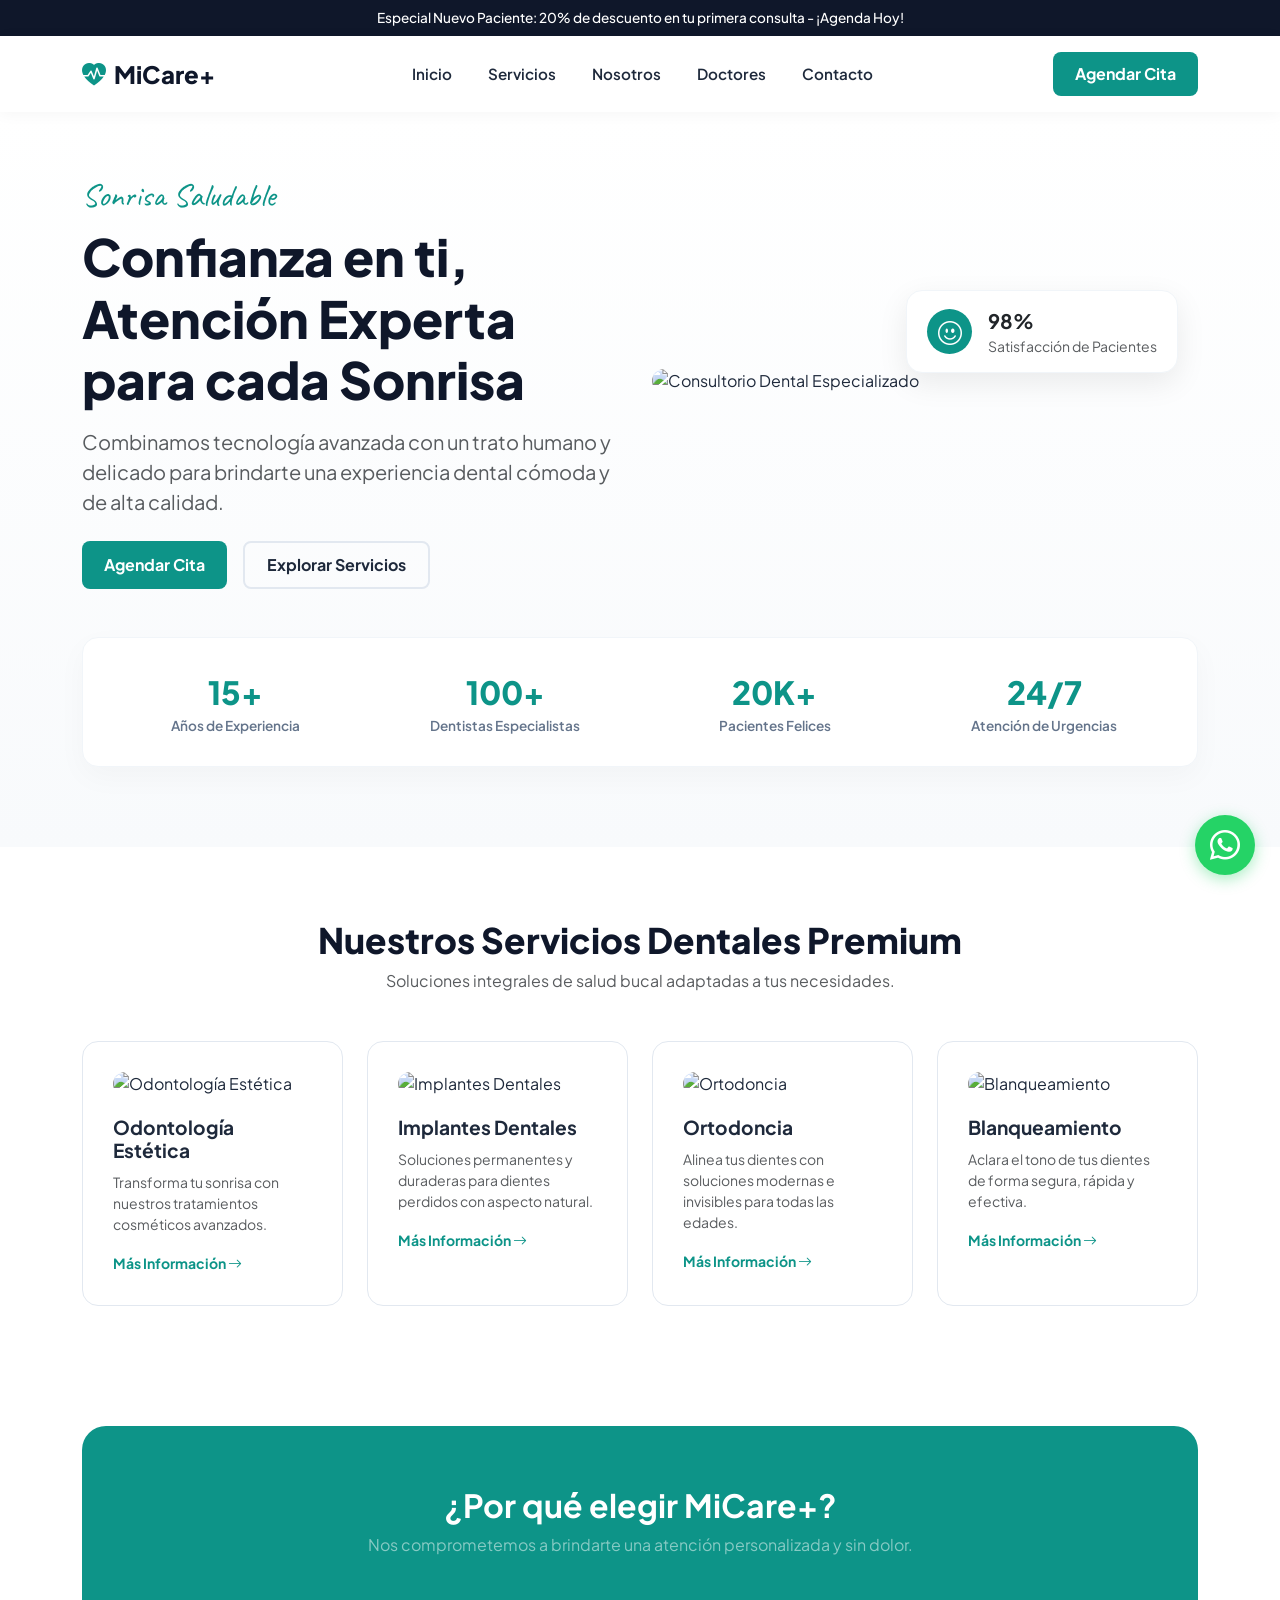
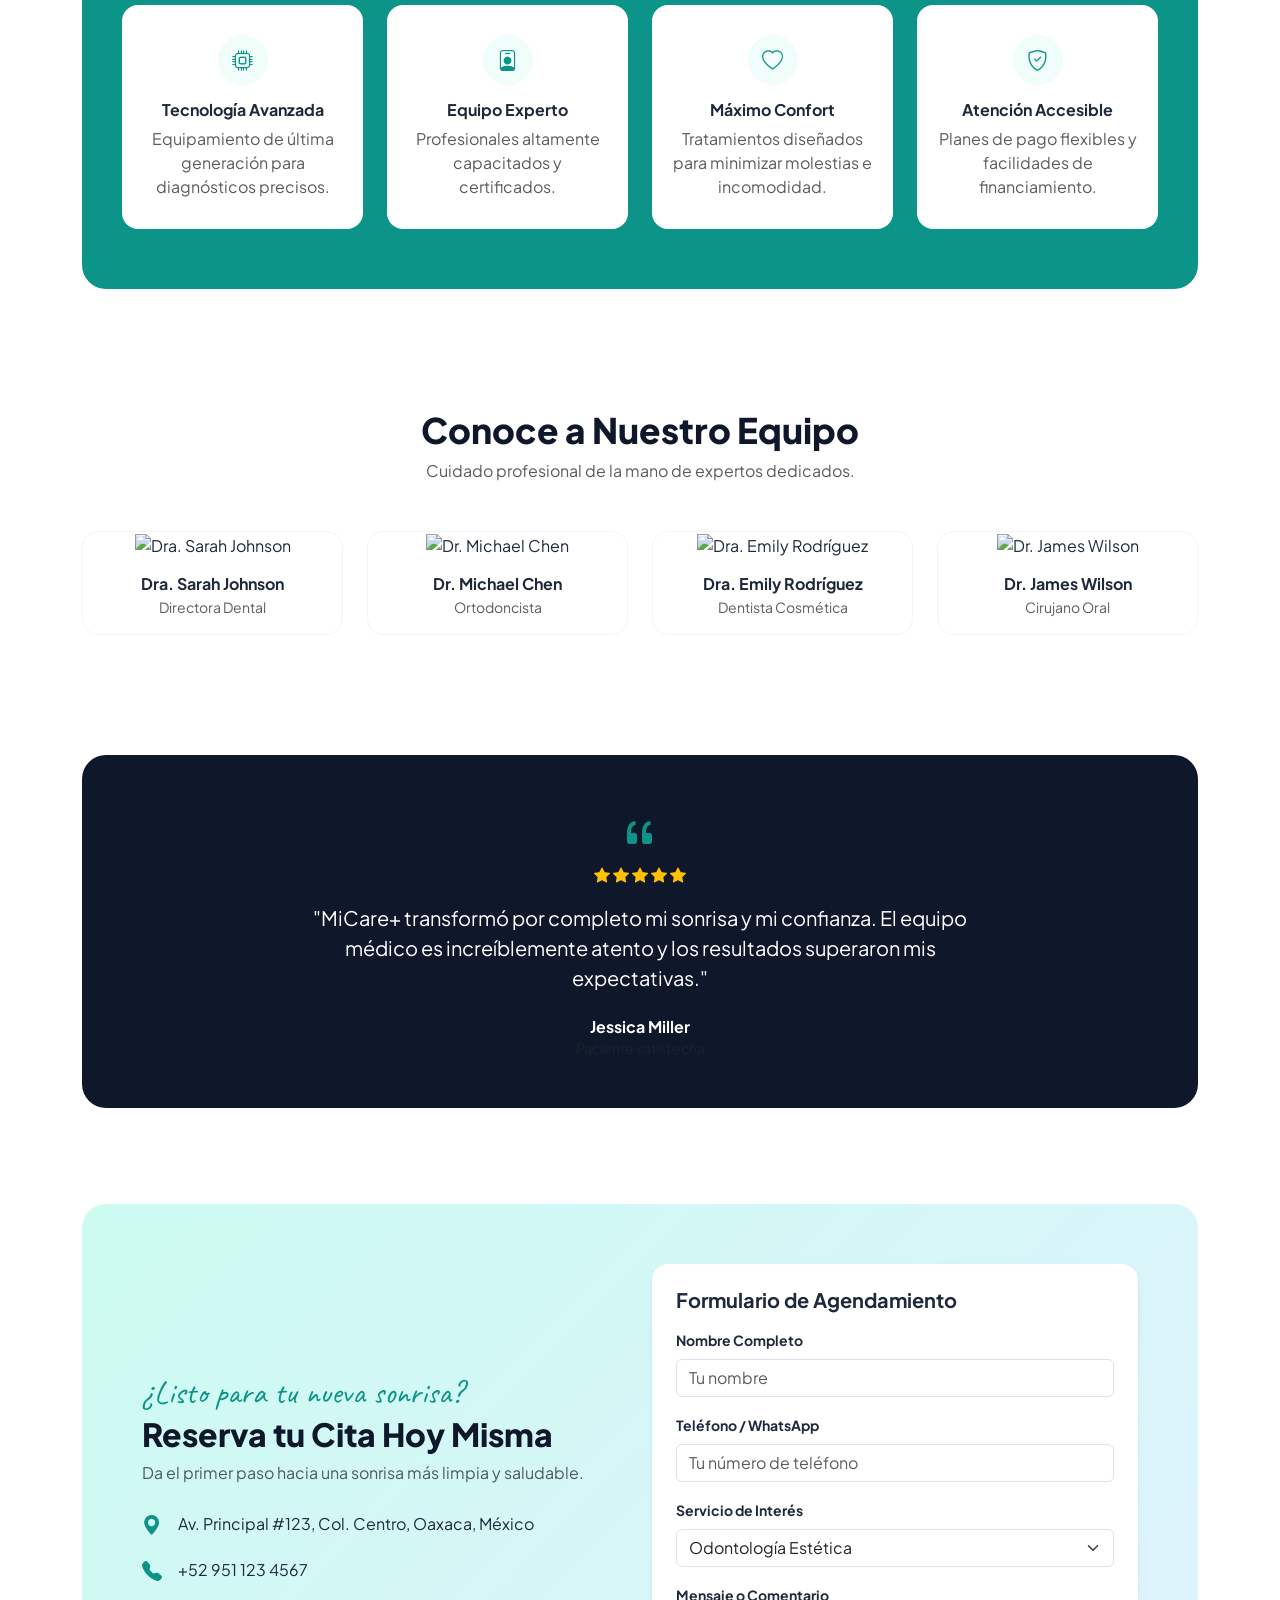
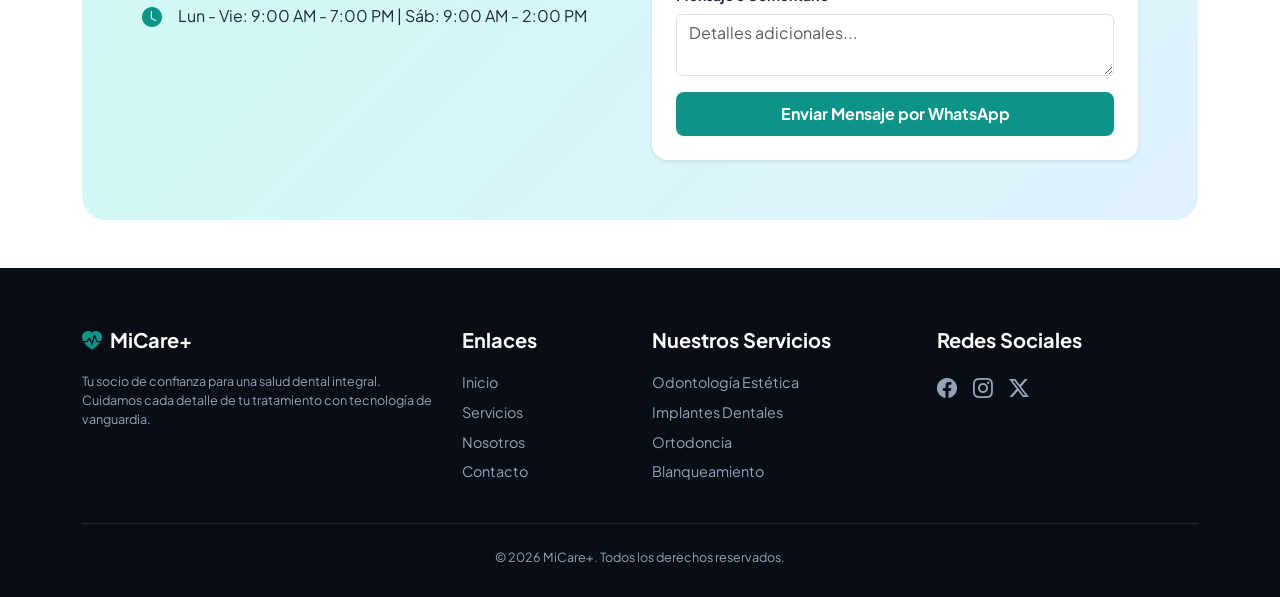
==== index.html @ 3086302e "Se crea el proyecto" ====
<!DOCTYPE html>
<html lang="es">
<head>
    <meta charset="UTF-8">
    <meta name="viewport" content="width=device-width, initial-scale=1.0">

    <!-- SEO & Meta Tags (Poblados dinámicamente desde js/config.js) -->
    <title id="seo-title">Consultorio Dental | Odontología Especializada</title>
    <meta id="seo-desc" name="description" content="Atención odontológica integral, estética dental, implantes y ortodoncia. Agenda tu cita hoy.">
    <meta name="keywords" content="dentista, consultorio dental, blanqueamiento, ortodoncia, implantes dentales, clinica dental">
    <meta id="seo-author" name="author" content="Consultorio Dental">

    <!-- Open Graph (Redes Sociales) -->
    <meta id="og-title" property="og:title" content="Cuidado Dental Especializado">
    <meta id="og-desc" property="og:description" content="Transforma tu sonrisa con nuestros especialistas. Cuidado profesional y sin dolor.">
    <meta id="og-image" property="og:image" content="https://via.placeholder.com/1200x630">
    <meta id="og-url" property="og:url" content="https://midominio.com">
    <meta property="og:type" content="website">

    <!-- Bootstrap 5 CSS CDN -->
    <link href="https://cdn.jsdelivr.net/npm/bootstrap@5.3.2/dist/css/bootstrap.min.css" rel="stylesheet">
    <!-- Bootstrap Icons CDN -->
    <link rel="stylesheet" href="https://cdn.jsdelivr.net/npm/bootstrap-icons@1.11.1/font/bootstrap-icons.css">
    
    <!-- Google Fonts (Plus Jakarta Sans & Caveat) -->
    <link rel="preconnect" href="https://fonts.googleapis.com">
    <link rel="preconnect" href="https://fonts.gstatic.com" crossorigin>
    <link href="https://fonts.googleapis.com/css2?family=Caveat:wght@600&family=Plus+Jakarta+Sans:wght@400;500;600;700;800&display=swap" rel="stylesheet">

    <!-- Stylesheet Principal -->
    <link rel="stylesheet" href="css/styles.css">

    <!-- ScrollReveal JS -->
    <script src="https://unpkg.com/scrollreveal"></script>

    <!-- Schema.org JSON-LD para SEO Dental Local (Generado dinámicamente) -->
    <script id="schema-json" type="application/ld+json"></script>
</head>
<body>

    <!-- TOP ANNOUNCEMENT BAR -->
    <div class="top-bar text-center">
        <span class="data-promo">Especial Nuevo Paciente: 20% de descuento en tu primera consulta - ¡Agenda Hoy!</span>
    </div>

    <!-- HEADER / NAVBAR -->
    <header class="sticky-top">
        <nav class="navbar navbar-expand-lg">
            <div class="container">
                <a class="navbar-brand d-flex align-items-center" href="#">
                    <i class="bi bi-heart-pulse-fill text-teal me-2" style="color: var(--primary-color);"></i>
                    <span class="data-brand-name">MiCare+</span>
                </a>
                
                <button class="navbar-toggler" type="button" data-bs-toggle="collapse" data-bs-target="#navbarNav" aria-controls="navbarNav" aria-expanded="false" aria-label="Toggle navigation">
                    <span class="navbar-toggler-icon"></span>
                </button>

                <div class="collapse navbar-collapse" id="navbarNav">
                    <ul class="navbar-nav mx-auto">
                        <li class="nav-item"><a class="nav-link" href="#inicio">Inicio</a></li>
                        <li class="nav-item"><a class="nav-link" href="#servicios">Servicios</a></li>
                        <li class="nav-item"><a class="nav-link" href="#nosotros">Nosotros</a></li>
                        <li class="nav-item"><a class="nav-link" href="#equipo">Doctores</a></li>
                        <li class="nav-item"><a class="nav-link" href="#contacto">Contacto</a></li>
                    </ul>
                    <div class="d-flex">
                        <a href="#" class="btn btn-custom-primary wa-link-btn" target="_blank">
                            Agendar Cita
                        </a>
                    </div>
                </div>
            </div>
        </nav>
    </header>

    <main>
        <!-- HERO SECTION -->
        <section id="inicio" class="hero-section">
            <div class="container">
                <div class="row align-items-center gy-5">
                    <div class="col-lg-6">
                        <span class="subtitle-script data-hero-subtitle">Sonrisa Saludable</span>
                        <h1 class="hero-title my-3 data-hero-title">Confianza en ti,<br>Atención Experta para cada Sonrisa</h1>
                        <p class="text-muted fs-5 mb-4 data-hero-desc">Combinamos tecnología avanzada con un trato humano y delicado para brindarte una experiencia dental cómoda y de alta calidad.</p>
                        
                        <div class="d-flex flex-wrap gap-3">
                            <a href="#" class="btn btn-custom-primary wa-link-btn" target="_blank">
                                Agendar Cita
                            </a>
                            <a href="#servicios" class="btn btn-custom-outline">Explorar Servicios</a>
                        </div>
                    </div>

                    <div class="col-lg-6">
                        <div class="hero-img-box">
                            <img src="https://images.unsplash.com/photo-1629909613654-28e377c37b09?auto=format&fit=crop&w=800&q=80" alt="Consultorio Dental Especializado" class="img-fluid hero-img">
                            
                            <!-- Floating Stat Badge -->
                            <div class="stat-badge d-flex align-items-center gap-3">
                                <div class="bg-teal text-white rounded-circle p-2 d-flex align-items-center justify-content-center" style="width: 45px; height: 45px; background-color: var(--primary-color);">
                                    <i class="bi bi-emoji-smile fs-4"></i>
                                </div>
                                <div>
                                    <div class="fw-bold fs-5 text-dark data-stat-satisfaction">98%</div>
                                    <div class="text-muted small">Satisfacción de Pacientes</div>
                                </div>
                            </div>
                        </div>
                    </div>
                </div>

                <!-- STATS COUNTER BAR -->
                <div class="stats-counter mt-5">
                    <div class="row text-center gy-4" id="stats-container">
                        <!-- Generado dinámicamente desde JS -->
                    </div>
                </div>
            </div>
        </section>

        <!-- SERVICES SECTION -->
        <section id="servicios" class="py-5">
            <div class="container py-4">
                <div class="text-center max-width-md mx-auto mb-5">
                    <h2 class="section-title">Nuestros Servicios Dentales Premium</h2>
                    <p class="text-muted">Soluciones integrales de salud bucal adaptadas a tus necesidades.</p>
                </div>

                <div class="row g-4" id="services-container">
                    <!-- Generado dinámicamente desde JS -->
                </div>
            </div>
        </section>

        <!-- WHY CHOOSE US (Teal Section) -->
        <section id="nosotros" class="py-5">
            <div class="container">
                <div class="feature-teal-bg">
                    <div class="text-center mb-5">
                        <h2 class="text-white fw-bold">¿Por qué elegir <span class="data-brand-name">MiCare+</span>?</h2>
                        <p class="text-white-50">Nos comprometemos a brindarte una atención personalizada y sin dolor.</p>
                    </div>

                    <div class="row g-4" id="features-container">
                        <!-- Generado dinámicamente desde JS -->
                    </div>
                </div>
            </div>
        </section>

        <!-- DOCTORS TEAM SECTION -->
        <section id="equipo" class="py-5">
            <div class="container py-4">
                <div class="text-center mb-5">
                    <h2 class="section-title">Conoce a Nuestro Equipo</h2>
                    <p class="text-muted">Cuidado profesional de la mano de expertos dedicados.</p>
                </div>

                <div class="row g-4" id="doctors-container">
                    <!-- Generado dinámicamente desde JS -->
                </div>
            </div>
        </section>

        <!-- TESTIMONIALS (Dark Section) -->
        <section class="py-5">
            <div class="container">
                <div class="testimonials-section text-center p-5">
                    <i class="bi bi-quote fs-1" style="color: var(--primary-color);"></i>
                    <div class="row justify-content-center">
                        <div class="col-lg-8">
                            <div class="text-warning mb-3">
                                <i class="bi bi-star-fill"></i>
                                <i class="bi bi-star-fill"></i>
                                <i class="bi bi-star-fill"></i>
                                <i class="bi bi-star-fill"></i>
                                <i class="bi bi-star-fill"></i>
                            </div>
                            <p class="fs-5 italic mb-4 data-testimonial-quote">"MiCare+ transformó por completo mi sonrisa y mi confianza. El equipo médico es increíblemente atento y los resultados superaron mis expectativas."</p>
                            <h4 class="h6 fw-bold mb-0 data-testimonial-author">Jessica Miller</h4>
                            <small class="text-muted data-testimonial-role">Paciente satisfecha</small>
                        </div>
                    </div>
                </div>
            </div>
        </section>

        <!-- CONTACT & APPOINTMENT FORM -->
        <section id="contacto" class="py-5">
            <div class="container">
                <div class="cta-box">
                    <div class="row align-items-center gy-5">
                        <div class="col-lg-6">
                            <span class="subtitle-script">¿Listo para tu nueva sonrisa?</span>
                            <h2 class="hero-title fs-2 my-2">Reserva tu Cita Hoy Misma</h2>
                            <p class="text-muted mb-4">Da el primer paso hacia una sonrisa más limpia y saludable.</p>

                            <div class="d-flex align-items-center gap-3 mb-3">
                                <i class="bi bi-geo-alt-fill fs-5" style="color: var(--primary-color);"></i>
                                <span class="data-address">Av. Principal #123, Col. Centro, Oaxaca, México</span>
                            </div>

                            <div class="d-flex align-items-center gap-3 mb-3">
                                <i class="bi bi-telephone-fill fs-5" style="color: var(--primary-color);"></i>
                                <span class="data-phone">+52 951 123 4567</span>
                            </div>

                            <div class="d-flex align-items-center gap-3 mb-4">
                                <i class="bi bi-clock-fill fs-5" style="color: var(--primary-color);"></i>
                                <span class="data-hours">Lun - Vie: 9:00 AM - 7:00 PM | Sáb: 9:00 AM - 2:00 PM</span>
                            </div>
                        </div>

                        <div class="col-lg-6">
                            <!-- FORMULARIO DIRECTO A WHATSAPP -->
                            <div class="bg-white p-4 rounded-4 shadow-sm">
                                <h3 class="h5 fw-bold mb-3">Formulario de Agendamiento</h3>
                                <form id="appointmentForm">
                                    <div class="mb-3">
                                        <label class="form-label small fw-bold">Nombre Completo</label>
                                        <input type="text" class="form-control" id="formName" placeholder="Tu nombre" required>
                                    </div>
                                    <div class="mb-3">
                                        <label class="form-label small fw-bold">Teléfono / WhatsApp</label>
                                        <input type="tel" class="form-control" id="formPhone" placeholder="Tu número de teléfono" required>
                                    </div>
                                    <div class="mb-3">
                                        <label class="form-label small fw-bold">Servicio de Interés</label>
                                        <select class="form-select" id="formService" required>
                                            <!-- Poblado dinámicamente desde JS -->
                                        </select>
                                    </div>
                                    <div class="mb-3">
                                        <label class="form-label small fw-bold">Mensaje o Comentario</label>
                                        <textarea class="form-control" id="formMessage" rows="2" placeholder="Detalles adicionales..."></textarea>
                                    </div>
                                    <button type="submit" class="btn btn-custom-primary w-100 justify-content-center">
                                        Enviar Mensaje por WhatsApp
                                    </button>
                                </form>
                            </div>
                        </div>
                    </div>
                </div>
            </div>
        </section>
    </main>

    <!-- FOOTER -->
    <footer>
        <div class="container">
            <div class="row g-4 mb-4">
                <!-- Columna 1 -->
                <div class="col-lg-4">
                    <h5 class="d-flex align-items-center gap-2">
                        <i class="bi bi-heart-pulse-fill" style="color: var(--primary-color);"></i> <span class="data-brand-name">MiCare+</span>
                    </h5>
                    <p class="small data-footer-about">Tu socio de confianza para una salud dental integral. Cuidamos cada detalle de tu tratamiento con tecnología de vanguardia.</p>
                </div>

                <!-- Columna 2 -->
                <div class="col-6 col-lg-2">
                    <h5>Enlaces</h5>
                    <ul class="list-unstyled">
                        <li class="mb-2"><a href="#inicio">Inicio</a></li>
                        <li class="mb-2"><a href="#servicios">Servicios</a></li>
                        <li class="mb-2"><a href="#nosotros">Nosotros</a></li>
                        <li class="mb-2"><a href="#contacto">Contacto</a></li>
                    </ul>
                </div>

                <!-- Columna 3 -->
                <div class="col-6 col-lg-3">
                    <h5>Nuestros Servicios</h5>
                    <ul class="list-unstyled" id="footer-services-list">
                        <!-- Generado dinámicamente -->
                    </ul>
                </div>

                <!-- Columna 4 -->
                <div class="col-lg-3">
                    <h5>Redes Sociales</h5>
                    <div class="d-flex gap-3 fs-5" id="social-links-container">
                        <!-- Generado dinámicamente -->
                    </div>
                </div>
            </div>

            <hr class="border-secondary">

            <div class="text-center small pt-2">
                <p class="mb-0">&copy; <span id="current-year">2026</span> <span class="data-brand-name">MiCare+</span>. Todos los derechos reservados.</p>
            </div>
        </div>
    </footer>

    <!-- WIDGET FLOTANTE DE WHATSAPP -->
    <div class="wa-widget">
        <!-- Popup -->
        <div class="wa-popup" id="waPopup">
            <div class="wa-popup-header">
                <span>Atención a Pacientes</span>
                <i class="bi bi-x-lg cursor-pointer" style="cursor: pointer;" onclick="toggleWhatsApp()"></i>
            </div>
            <div class="wa-popup-body">
                <div class="wa-msg-bubble data-wa-bubble">
                    Hola. ¿Tienes alguna pregunta o deseas agendar tu cita dental? Escríbenos.
                </div>
            </div>
            <div class="wa-popup-footer">
                <a href="#" class="btn btn-success btn-sm w-100 fw-bold wa-link-btn" target="_blank">
                    Iniciar Chat
                </a>
            </div>
        </div>
        <!-- Button -->
        <button class="wa-btn" onclick="toggleWhatsApp()" aria-label="Abrir Chat de WhatsApp">
            <i class="bi bi-whatsapp"></i>
        </button>
    </div>

    <!-- Bootstrap 5 JS Bundle CDN -->
    <script src="https://cdn.jsdelivr.net/npm/bootstrap@5.3.2/dist/js/bootstrap.bundle.min.js"></script>

    <!-- Archivo Único de Configuración (VARIABLES CENTRALIZADAS) -->
    <script src="js/config.js"></script>

    <!-- Script de Lógica e Interacción -->
    <script src="js/scripts.js"></script>
</body>
</html>
---- css/styles.css ----
/* ==========================================================================
   PALETA DE COLORES Y VARIABLES GLOBALES
   ========================================================================== */
:root {
    --primary-color: #0D9488;
    --primary-hover: #0F766E;
    --secondary-color: #0F172A;
    --accent-bg: #F0FDFA;
    --soft-bg: #F8FAFC;
    --text-dark: #1E293B;
    --text-muted: #64748B;
    --font-main: 'Plus Jakarta Sans', sans-serif;
    --font-accent: 'Caveat', cursive;
}

body {
    font-family: var(--font-main);
    color: var(--text-dark);
    overflow-x: hidden;
    background-color: #FFFFFF;
}

/* ==========================================================================
   TOP BAR & HEADER
   ========================================================================== */
.top-bar {
    background-color: #0F172A;
    color: #FFFFFF;
    font-size: 0.85rem;
    padding: 8px 0;
    font-weight: 500;
}

.navbar {
    background-color: #FFFFFF;
    box-shadow: 0 2px 15px rgba(0,0,0,0.04);
    padding: 15px 0;
    transition: all 0.3s ease;
}

.navbar-brand {
    font-weight: 800;
    font-size: 1.5rem;
    color: var(--secondary-color);
}

.nav-link {
    color: var(--text-dark);
    font-weight: 600;
    margin: 0 10px;
    font-size: 0.95rem;
    transition: color 0.2s ease;
}

.nav-link:hover {
    color: var(--primary-color);
}

/* ==========================================================================
   BOTONES PERSONALIZADOS
   ========================================================================== */
.btn-custom-primary {
    background-color: var(--primary-color);
    color: #FFFFFF;
    font-weight: 700;
    border-radius: 8px;
    padding: 10px 22px;
    border: none;
    transition: all 0.3s ease;
    display: inline-flex;
    align-items: center;
    gap: 8px;
}

.btn-custom-primary:hover {
    background-color: var(--primary-hover);
    color: #FFFFFF;
    transform: translateY(-2px);
    box-shadow: 0 4px 12px rgba(13, 148, 136, 0.25);
}

.btn-custom-outline {
    border: 2px solid #E2E8F0;
    color: var(--text-dark);
    font-weight: 700;
    border-radius: 8px;
    padding: 10px 22px;
    background: transparent;
    transition: all 0.3s ease;
}

.btn-custom-outline:hover {
    border-color: var(--primary-color);
    color: var(--primary-color);
}

/* ==========================================================================
   HERO SECTION
   ========================================================================== */
.hero-section {
    padding: 60px 0 80px 0;
    background: linear-gradient(180deg, #FFFFFF 0%, var(--soft-bg) 100%);
}

.subtitle-script {
    font-family: var(--font-accent);
    color: var(--primary-color);
    font-size: 2rem;
    margin-bottom: -10px;
    display: block;
}

.hero-title {
    font-size: 3.2rem;
    font-weight: 800;
    line-height: 1.2;
    color: var(--secondary-color);
}

.hero-img-box {
    position: relative;
}

.hero-img-box img {
    border-radius: 24px;
    width: 100%;
    object-fit: cover;
}

.stat-badge {
    position: absolute;
    bottom: 20px;
    right: 20px;
    background: #FFFFFF;
    border-radius: 16px;
    padding: 15px 20px;
    box-shadow: 0 10px 30px rgba(0,0,0,0.08);
    border: 1px solid #F1F5F9;
}

/* ==========================================================================
   BARRA DE ESTADÍSTICAS
   ========================================================================== */
.stats-counter {
    background: #FFFFFF;
    border-radius: 16px;
    padding: 30px;
    box-shadow: 0 10px 30px rgba(0,0,0,0.03);
    margin-top: -30px;
    position: relative;
    z-index: 10;
    border: 1px solid #F1F5F9;
}

.stat-number {
    font-size: 2rem;
    font-weight: 800;
    color: var(--primary-color);
}

.stat-label {
    font-size: 0.85rem;
    color: var(--text-muted);
    font-weight: 600;
    margin-bottom: 0;
}

/* ==========================================================================
   TÍTULOS Y TARJETAS DE SERVICIOS
   ========================================================================== */
.section-title {
    font-weight: 800;
    font-size: 2.2rem;
    color: var(--secondary-color);
}

.service-card {
    background: #FFFFFF;
    border: 1px solid #E2E8F0;
    border-radius: 16px;
    padding: 30px;
    transition: all 0.3s ease;
    height: 100%;
}

.service-card:hover {
    transform: translateY(-5px);
    border-color: var(--primary-color);
    box-shadow: 0 15px 35px rgba(0,0,0,0.06);
}

.service-img {
    width: 100%;
    height: 180px;
    object-fit: cover;
    border-radius: 12px;
    margin-bottom: 20px;
}

.service-title {
    font-weight: 700;
    font-size: 1.2rem;
    margin-bottom: 10px;
}

/* ==========================================================================
   SECCIÓN NOSOTROS / FEATURES (TURQUESA)
   ========================================================================== */
.feature-teal-bg {
    background-color: var(--primary-color);
    color: #FFFFFF;
    border-radius: 24px;
    padding: 60px 40px;
}

.feature-card-white {
    background: #FFFFFF;
    color: var(--text-dark);
    border-radius: 16px;
    padding: 30px 20px;
    text-align: center;
    height: 100%;
}

.feature-icon-box {
    width: 50px;
    height: 50px;
    background: var(--accent-bg);
    color: var(--primary-color);
    border-radius: 50%;
    display: flex;
    align-items: center;
    justify-content: center;
    margin: 0 auto 15px auto;
    font-size: 1.3rem;
}

/* ==========================================================================
   SECCIÓN DOCTORES
   ========================================================================== */
.doctor-card {
    background: #FFFFFF;
    border-radius: 16px;
    overflow: hidden;
    border: 1px solid #F1F5F9;
    transition: all 0.3s ease;
}

.doctor-card:hover {
    box-shadow: 0 10px 25px rgba(0,0,0,0.06);
}

.doctor-img {
    width: 100%;
    height: 260px;
    object-fit: cover;
}

/* ==========================================================================
   TESTIMONIOS Y CONTACTO
   ========================================================================== */
.testimonials-section {
    background-color: var(--secondary-color);
    color: #FFFFFF;
    padding: 80px 0;
    border-radius: 24px;
}

.cta-box {
    background: linear-gradient(135deg, #CCFBF1 0%, #E0F2FE 100%);
    border-radius: 24px;
    padding: 60px;
    position: relative;
    overflow: hidden;
}

/* ==========================================================================
   FOOTER
   ========================================================================== */
footer {
    background-color: #090D16;
    color: #94A3B8;
    font-size: 0.9rem;
    padding-top: 60px;
    padding-bottom: 30px;
}

footer h5 {
    color: #FFFFFF;
    font-weight: 700;
    margin-bottom: 20px;
}

footer a {
    color: #94A3B8;
    text-decoration: none;
    transition: color 0.2s;
}

footer a:hover {
    color: var(--primary-color);
}

/* ==========================================================================
   WHATSAPP FLOATING WIDGET
   ========================================================================== */
.wa-widget {
    position: fixed;
    bottom: 25px;
    right: 25px;
    z-index: 1000;
}

.wa-btn {
    width: 60px;
    height: 60px;
    background-color: #25D366;
    color: #FFFFFF;
    border-radius: 50%;
    display: flex;
    align-items: center;
    justify-content: center;
    font-size: 30px;
    box-shadow: 0 4px 15px rgba(37, 211, 102, 0.4);
    cursor: pointer;
    border: none;
    transition: transform 0.3s ease;
}

.wa-btn:hover {
    transform: scale(1.1);
}

.wa-popup {
    position: absolute;
    bottom: 75px;
    right: 0;
    width: 300px;
    background: #FFFFFF;
    border-radius: 16px;
    box-shadow: 0 10px 25px rgba(0,0,0,0.15);
    display: none;
    flex-direction: column;
    overflow: hidden;
    border: 1px solid #E2E8F0;
}

.wa-popup-header {
    background-color: #075E54;
    color: #FFFFFF;
    padding: 15px;
    font-weight: 700;
    font-size: 0.95rem;
    display: flex;
    align-items: center;
    justify-content: space-between;
}

.wa-popup-body {
    padding: 15px;
    background-color: #E5DDD5;
    font-size: 0.85rem;
}

.wa-msg-bubble {
    background: #FFFFFF;
    padding: 10px 12px;
    border-radius: 8px;
    color: #333333;
    box-shadow: 0 1px 2px rgba(0,0,0,0.1);
}

.wa-popup-footer {
    padding: 12px;
    background: #FFFFFF;
}
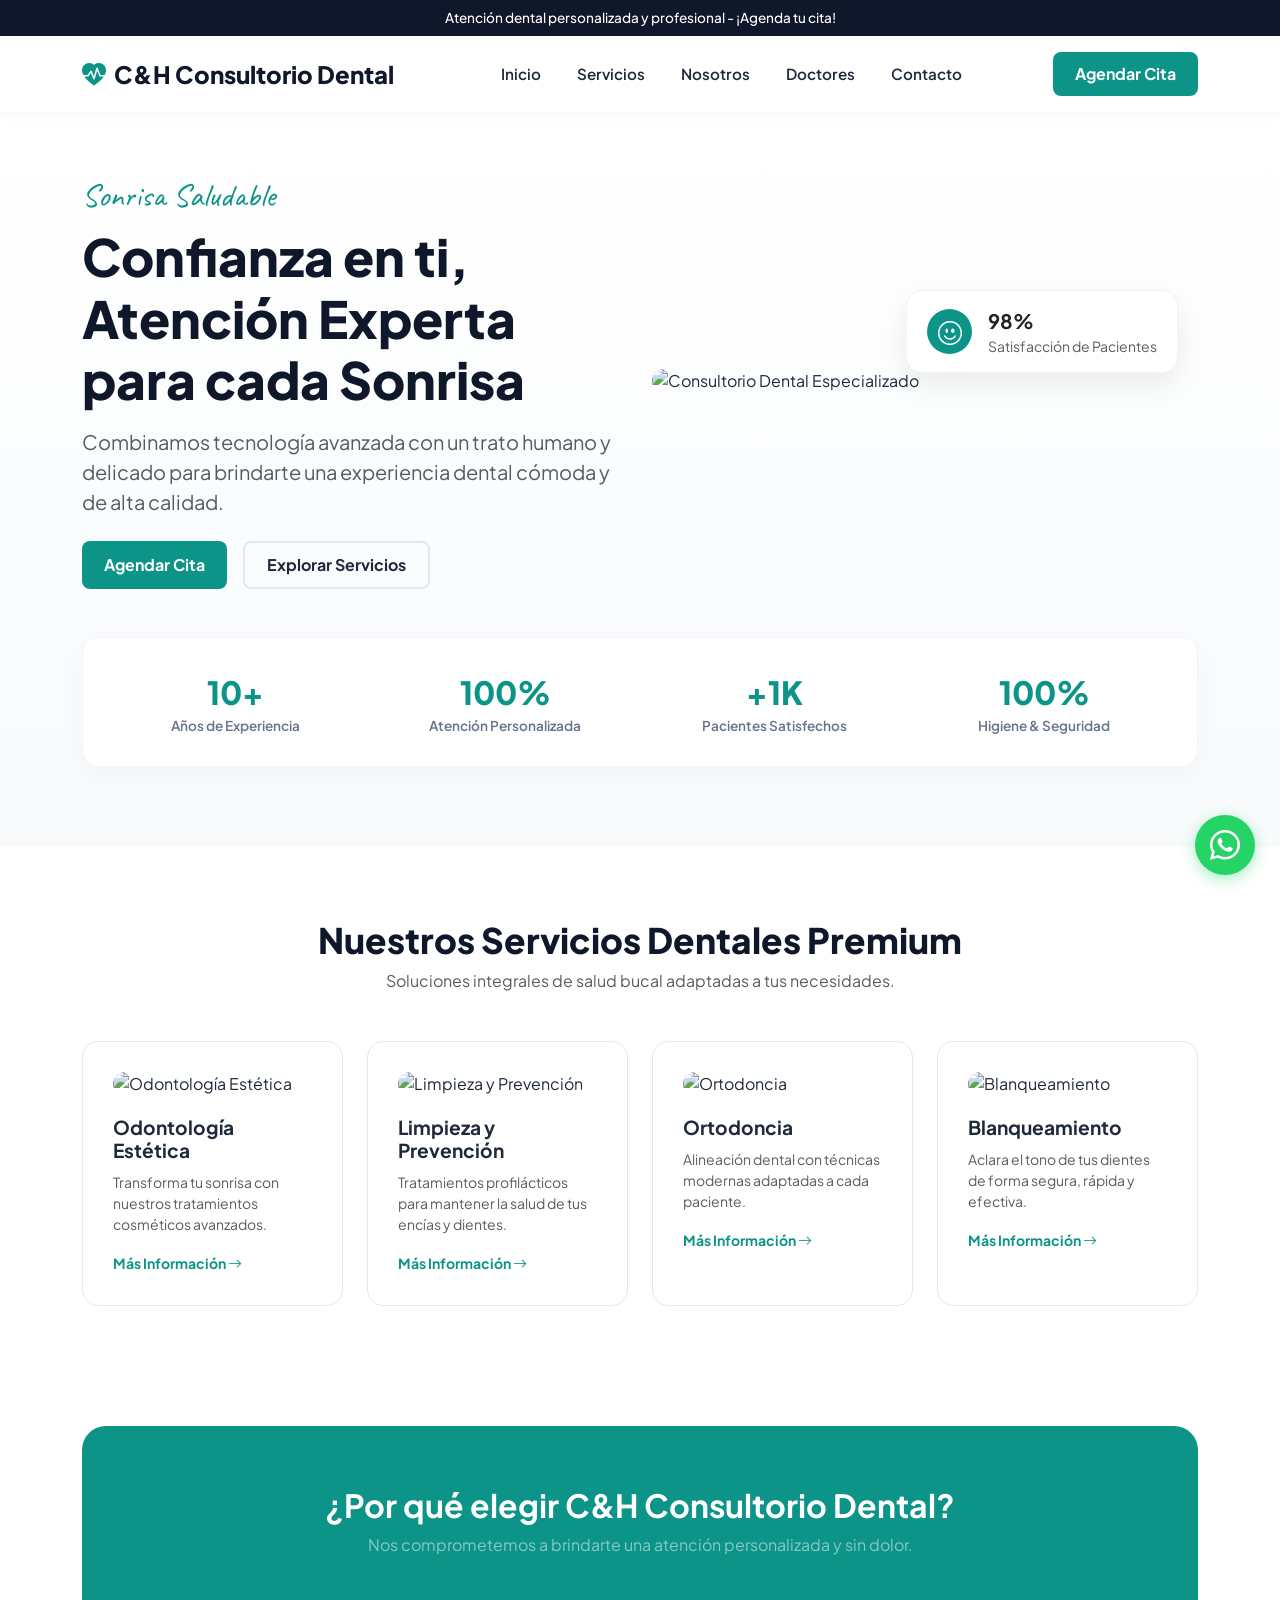
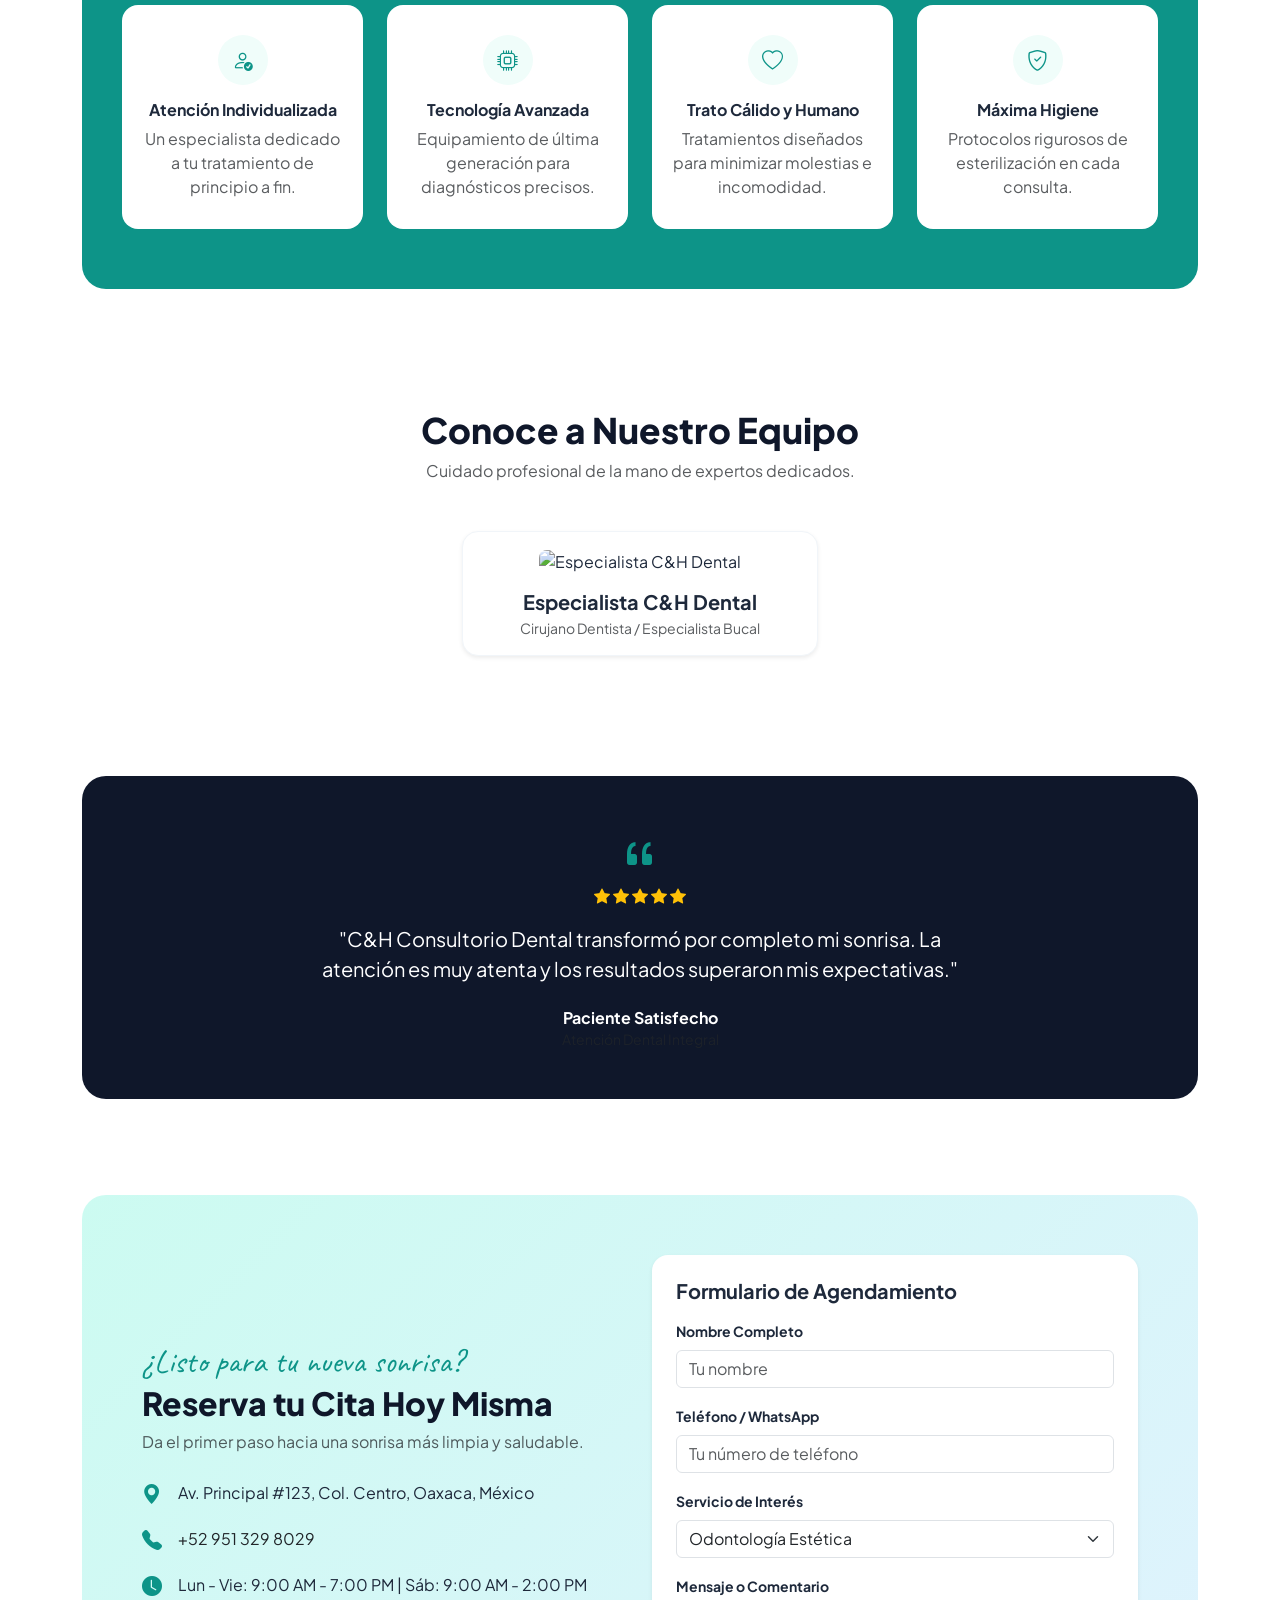
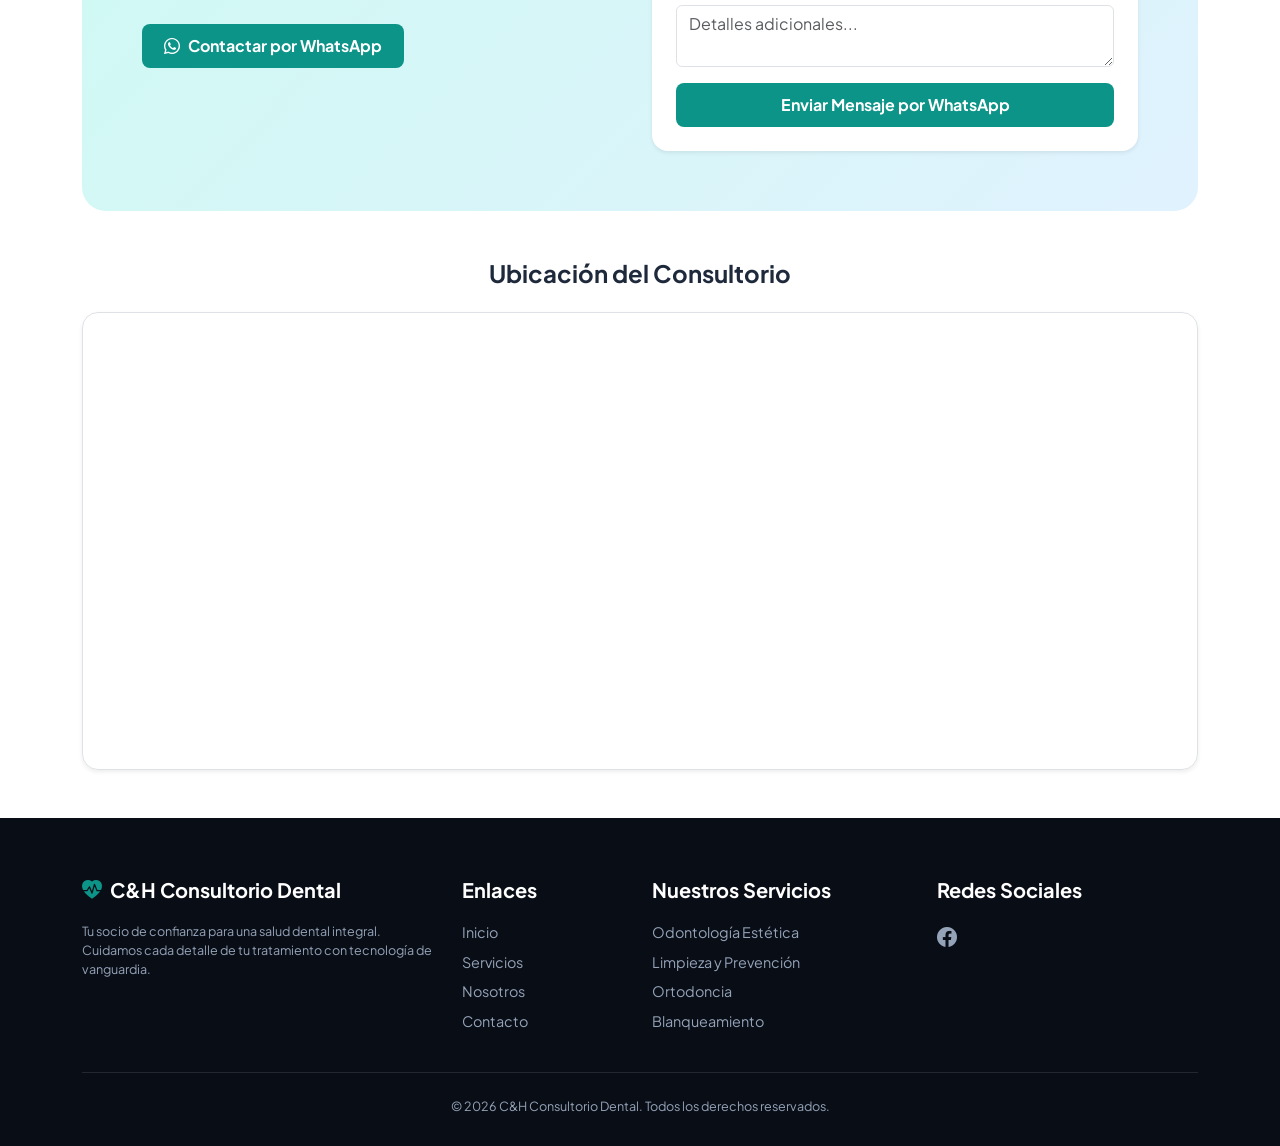
==== commit db99192b: "Se agrega mapa e información de contacto real del cliente C&H Consultorio Dental" ====
--- a/index.html
+++ b/index.html
@@ -1,323 +1,530 @@
-<!DOCTYPE html>
+<!doctype html>
 <html lang="es">
-<head>
-    <meta charset="UTF-8">
-    <meta name="viewport" content="width=device-width, initial-scale=1.0">
+  <head>
+    <meta charset="UTF-8" />
+    <meta name="viewport" content="width=device-width, initial-scale=1.0" />
 
     <!-- SEO & Meta Tags (Poblados dinámicamente desde js/config.js) -->
     <title id="seo-title">Consultorio Dental | Odontología Especializada</title>
-    <meta id="seo-desc" name="description" content="Atención odontológica integral, estética dental, implantes y ortodoncia. Agenda tu cita hoy.">
-    <meta name="keywords" content="dentista, consultorio dental, blanqueamiento, ortodoncia, implantes dentales, clinica dental">
-    <meta id="seo-author" name="author" content="Consultorio Dental">
+    <meta
+      id="seo-desc"
+      name="description"
+      content="Atención odontológica integral, estética dental, implantes y ortodoncia. Agenda tu cita hoy."
+    />
+    <meta
+      name="keywords"
+      content="dentista, consultorio dental, blanqueamiento, ortodoncia, implantes dentales, clinica dental"
+    />
+    <meta id="seo-author" name="author" content="Consultorio Dental" />
 
     <!-- Open Graph (Redes Sociales) -->
-    <meta id="og-title" property="og:title" content="Cuidado Dental Especializado">
-    <meta id="og-desc" property="og:description" content="Transforma tu sonrisa con nuestros especialistas. Cuidado profesional y sin dolor.">
-    <meta id="og-image" property="og:image" content="https://via.placeholder.com/1200x630">
-    <meta id="og-url" property="og:url" content="https://midominio.com">
-    <meta property="og:type" content="website">
+    <meta
+      id="og-title"
+      property="og:title"
+      content="Cuidado Dental Especializado"
+    />
+    <meta
+      id="og-desc"
+      property="og:description"
+      content="Transforma tu sonrisa con nuestros especialistas. Cuidado profesional y sin dolor."
+    />
+    <meta
+      id="og-image"
+      property="og:image"
+      content="https://via.placeholder.com/1200x630"
+    />
+    <meta id="og-url" property="og:url" content="https://midominio.com" />
+    <meta property="og:type" content="website" />
 
     <!-- Bootstrap 5 CSS CDN -->
-    <link href="https://cdn.jsdelivr.net/npm/bootstrap@5.3.2/dist/css/bootstrap.min.css" rel="stylesheet">
+    <link
+      href="https://cdn.jsdelivr.net/npm/bootstrap@5.3.2/dist/css/bootstrap.min.css"
+      rel="stylesheet"
+    />
     <!-- Bootstrap Icons CDN -->
-    <link rel="stylesheet" href="https://cdn.jsdelivr.net/npm/bootstrap-icons@1.11.1/font/bootstrap-icons.css">
-    
+    <link
+      rel="stylesheet"
+      href="https://cdn.jsdelivr.net/npm/bootstrap-icons@1.11.1/font/bootstrap-icons.css"
+    />
+
     <!-- Google Fonts (Plus Jakarta Sans & Caveat) -->
-    <link rel="preconnect" href="https://fonts.googleapis.com">
-    <link rel="preconnect" href="https://fonts.gstatic.com" crossorigin>
-    <link href="https://fonts.googleapis.com/css2?family=Caveat:wght@600&family=Plus+Jakarta+Sans:wght@400;500;600;700;800&display=swap" rel="stylesheet">
+    <link rel="preconnect" href="https://fonts.googleapis.com" />
+    <link rel="preconnect" href="https://fonts.gstatic.com" crossorigin />
+    <link
+      href="https://fonts.googleapis.com/css2?family=Caveat:wght@600&family=Plus+Jakarta+Sans:wght@400;500;600;700;800&display=swap"
+      rel="stylesheet"
+    />
 
     <!-- Stylesheet Principal -->
-    <link rel="stylesheet" href="css/styles.css">
+    <link rel="stylesheet" href="css/styles.css" />
 
     <!-- ScrollReveal JS -->
     <script src="https://unpkg.com/scrollreveal"></script>
 
     <!-- Schema.org JSON-LD para SEO Dental Local (Generado dinámicamente) -->
     <script id="schema-json" type="application/ld+json"></script>
-</head>
-<body>
-
+  </head>
+  <body>
     <!-- TOP ANNOUNCEMENT BAR -->
     <div class="top-bar text-center">
-        <span class="data-promo">Especial Nuevo Paciente: 20% de descuento en tu primera consulta - ¡Agenda Hoy!</span>
+      <span class="data-promo"
+        >Especial Nuevo Paciente: 20% de descuento en tu primera consulta -
+        ¡Agenda Hoy!</span
+      >
     </div>
 
     <!-- HEADER / NAVBAR -->
     <header class="sticky-top">
-        <nav class="navbar navbar-expand-lg">
-            <div class="container">
-                <a class="navbar-brand d-flex align-items-center" href="#">
-                    <i class="bi bi-heart-pulse-fill text-teal me-2" style="color: var(--primary-color);"></i>
-                    <span class="data-brand-name">MiCare+</span>
+      <nav class="navbar navbar-expand-lg">
+        <div class="container">
+          <a class="navbar-brand d-flex align-items-center" href="#">
+            <i
+              class="bi bi-heart-pulse-fill text-teal me-2"
+              style="color: var(--primary-color)"
+            ></i>
+            <span class="data-brand-name">MiCare+</span>
+          </a>
+
+          <button
+            class="navbar-toggler"
+            type="button"
+            data-bs-toggle="collapse"
+            data-bs-target="#navbarNav"
+            aria-controls="navbarNav"
+            aria-expanded="false"
+            aria-label="Toggle navigation"
+          >
+            <span class="navbar-toggler-icon"></span>
+          </button>
+
+          <div class="collapse navbar-collapse" id="navbarNav">
+            <ul class="navbar-nav mx-auto">
+              <li class="nav-item">
+                <a class="nav-link" href="#inicio">Inicio</a>
+              </li>
+              <li class="nav-item">
+                <a class="nav-link" href="#servicios">Servicios</a>
+              </li>
+              <li class="nav-item">
+                <a class="nav-link" href="#nosotros">Nosotros</a>
+              </li>
+              <li class="nav-item">
+                <a class="nav-link" href="#equipo">Doctores</a>
+              </li>
+              <li class="nav-item">
+                <a class="nav-link" href="#contacto">Contacto</a>
+              </li>
+            </ul>
+            <div class="d-flex">
+              <a
+                href="#"
+                class="btn btn-custom-primary wa-link-btn"
+                target="_blank"
+              >
+                Agendar Cita
+              </a>
+            </div>
+          </div>
+        </div>
+      </nav>
+    </header>
+
+    <main>
+      <!-- HERO SECTION -->
+      <section id="inicio" class="hero-section">
+        <div class="container">
+          <div class="row align-items-center gy-5">
+            <div class="col-lg-6">
+              <span class="subtitle-script data-hero-subtitle"
+                >Sonrisa Saludable</span
+              >
+              <h1 class="hero-title my-3 data-hero-title">
+                Confianza en ti,<br />Atención Experta para cada Sonrisa
+              </h1>
+              <p class="text-muted fs-5 mb-4 data-hero-desc">
+                Combinamos tecnología avanzada con un trato humano y delicado
+                para brindarte una experiencia dental cómoda y de alta calidad.
+              </p>
+
+              <div class="d-flex flex-wrap gap-3">
+                <a
+                  href="#"
+                  class="btn btn-custom-primary wa-link-btn"
+                  target="_blank"
+                >
+                  Agendar Cita
                 </a>
-                
-                <button class="navbar-toggler" type="button" data-bs-toggle="collapse" data-bs-target="#navbarNav" aria-controls="navbarNav" aria-expanded="false" aria-label="Toggle navigation">
-                    <span class="navbar-toggler-icon"></span>
-                </button>
-
-                <div class="collapse navbar-collapse" id="navbarNav">
-                    <ul class="navbar-nav mx-auto">
-                        <li class="nav-item"><a class="nav-link" href="#inicio">Inicio</a></li>
-                        <li class="nav-item"><a class="nav-link" href="#servicios">Servicios</a></li>
-                        <li class="nav-item"><a class="nav-link" href="#nosotros">Nosotros</a></li>
-                        <li class="nav-item"><a class="nav-link" href="#equipo">Doctores</a></li>
-                        <li class="nav-item"><a class="nav-link" href="#contacto">Contacto</a></li>
-                    </ul>
-                    <div class="d-flex">
-                        <a href="#" class="btn btn-custom-primary wa-link-btn" target="_blank">
-                            Agendar Cita
-                        </a>
+                <a href="#servicios" class="btn btn-custom-outline"
+                  >Explorar Servicios</a
+                >
+              </div>
+            </div>
+
+            <div class="col-lg-6">
+              <div class="hero-img-box">
+                <img
+                  src="https://images.unsplash.com/photo-1629909613654-28e377c37b09?auto=format&fit=crop&w=800&q=80"
+                  alt="Consultorio Dental Especializado"
+                  class="img-fluid hero-img"
+                />
+
+                <!-- Floating Stat Badge -->
+                <div class="stat-badge d-flex align-items-center gap-3">
+                  <div
+                    class="bg-teal text-white rounded-circle p-2 d-flex align-items-center justify-content-center"
+                    style="
+                      width: 45px;
+                      height: 45px;
+                      background-color: var(--primary-color);
+                    "
+                  >
+                    <i class="bi bi-emoji-smile fs-4"></i>
+                  </div>
+                  <div>
+                    <div class="fw-bold fs-5 text-dark data-stat-satisfaction">
+                      98%
                     </div>
-                </div>
-            </div>
-        </nav>
-    </header>
-
-    <main>
-        <!-- HERO SECTION -->
-        <section id="inicio" class="hero-section">
-            <div class="container">
-                <div class="row align-items-center gy-5">
-                    <div class="col-lg-6">
-                        <span class="subtitle-script data-hero-subtitle">Sonrisa Saludable</span>
-                        <h1 class="hero-title my-3 data-hero-title">Confianza en ti,<br>Atención Experta para cada Sonrisa</h1>
-                        <p class="text-muted fs-5 mb-4 data-hero-desc">Combinamos tecnología avanzada con un trato humano y delicado para brindarte una experiencia dental cómoda y de alta calidad.</p>
-                        
-                        <div class="d-flex flex-wrap gap-3">
-                            <a href="#" class="btn btn-custom-primary wa-link-btn" target="_blank">
-                                Agendar Cita
-                            </a>
-                            <a href="#servicios" class="btn btn-custom-outline">Explorar Servicios</a>
-                        </div>
+                    <div class="text-muted small">
+                      Satisfacción de Pacientes
                     </div>
-
-                    <div class="col-lg-6">
-                        <div class="hero-img-box">
-                            <img src="https://images.unsplash.com/photo-1629909613654-28e377c37b09?auto=format&fit=crop&w=800&q=80" alt="Consultorio Dental Especializado" class="img-fluid hero-img">
-                            
-                            <!-- Floating Stat Badge -->
-                            <div class="stat-badge d-flex align-items-center gap-3">
-                                <div class="bg-teal text-white rounded-circle p-2 d-flex align-items-center justify-content-center" style="width: 45px; height: 45px; background-color: var(--primary-color);">
-                                    <i class="bi bi-emoji-smile fs-4"></i>
-                                </div>
-                                <div>
-                                    <div class="fw-bold fs-5 text-dark data-stat-satisfaction">98%</div>
-                                    <div class="text-muted small">Satisfacción de Pacientes</div>
-                                </div>
-                            </div>
-                        </div>
+                  </div>
+                </div>
+              </div>
+            </div>
+          </div>
+
+          <!-- STATS COUNTER BAR -->
+          <div class="stats-counter mt-5">
+            <div class="row text-center gy-4" id="stats-container">
+              <!-- Generado dinámicamente desde JS -->
+            </div>
+          </div>
+        </div>
+      </section>
+
+      <!-- SERVICES SECTION -->
+      <section id="servicios" class="py-5">
+        <div class="container py-4">
+          <div class="text-center max-width-md mx-auto mb-5">
+            <h2 class="section-title">Nuestros Servicios Dentales Premium</h2>
+            <p class="text-muted">
+              Soluciones integrales de salud bucal adaptadas a tus necesidades.
+            </p>
+          </div>
+
+          <div class="row g-4" id="services-container">
+            <!-- Generado dinámicamente desde JS -->
+          </div>
+        </div>
+      </section>
+
+      <!-- WHY CHOOSE US (Teal Section) -->
+      <section id="nosotros" class="py-5">
+        <div class="container">
+          <div class="feature-teal-bg">
+            <div class="text-center mb-5">
+              <h2 class="text-white fw-bold">
+                ¿Por qué elegir <span class="data-brand-name">MiCare+</span>?
+              </h2>
+              <p class="text-white-50">
+                Nos comprometemos a brindarte una atención personalizada y sin
+                dolor.
+              </p>
+            </div>
+
+            <div class="row g-4" id="features-container">
+              <!-- Generado dinámicamente desde JS -->
+            </div>
+          </div>
+        </div>
+      </section>
+
+      <!-- DOCTORS TEAM SECTION -->
+      <section id="equipo" class="py-5">
+        <div class="container py-4">
+          <div class="text-center mb-5">
+            <h2 class="section-title">Conoce a Nuestro Equipo</h2>
+            <p class="text-muted">
+              Cuidado profesional de la mano de expertos dedicados.
+            </p>
+          </div>
+
+          <div class="row g-4" id="doctors-container">
+            <!-- Generado dinámicamente desde JS -->
+          </div>
+        </div>
+      </section>
+
+      <!-- TESTIMONIALS (Dark Section) -->
+      <section class="py-5">
+        <div class="container">
+          <div class="testimonials-section text-center p-5">
+            <i class="bi bi-quote fs-1" style="color: var(--primary-color)"></i>
+            <div class="row justify-content-center">
+              <div class="col-lg-8">
+                <div class="text-warning mb-3">
+                  <i class="bi bi-star-fill"></i>
+                  <i class="bi bi-star-fill"></i>
+                  <i class="bi bi-star-fill"></i>
+                  <i class="bi bi-star-fill"></i>
+                  <i class="bi bi-star-fill"></i>
+                </div>
+                <p class="fs-5 italic mb-4 data-testimonial-quote">
+                  "MiCare+ transformó por completo mi sonrisa y mi confianza. El
+                  equipo médico es increíblemente atento y los resultados
+                  superaron mis expectativas."
+                </p>
+                <h4 class="h6 fw-bold mb-0 data-testimonial-author">
+                  Jessica Miller
+                </h4>
+                <small class="text-muted data-testimonial-role"
+                  >Paciente satisfecha</small
+                >
+              </div>
+            </div>
+          </div>
+        </div>
+      </section>
+
+      <!-- CONTACT & APPOINTMENT FORM -->
+      <!-- CONTACT & MAP SECTION -->
+      <section id="contacto" class="py-5">
+        <div class="container">
+          <div class="cta-box mb-5">
+            <div class="row align-items-center gy-5">
+              <!-- Columna Datos de Contacto -->
+              <div class="col-lg-6">
+                <span class="subtitle-script"
+                  >¿Listo para tu nueva sonrisa?</span
+                >
+                <h2 class="hero-title fs-2 my-2">Reserva tu Cita Hoy Misma</h2>
+                <p class="text-muted mb-4">
+                  Da el primer paso hacia una sonrisa más limpia y saludable.
+                </p>
+
+                <div class="d-flex align-items-center gap-3 mb-3">
+                  <i
+                    class="bi bi-geo-alt-fill fs-5"
+                    style="color: var(--primary-color)"
+                  ></i>
+                  <span class="data-address"
+                    >Av. Principal #123, Col. Centro, Oaxaca, México</span
+                  >
+                </div>
+
+                <div class="d-flex align-items-center gap-3 mb-3">
+                  <i
+                    class="bi bi-telephone-fill fs-5"
+                    style="color: var(--primary-color)"
+                  ></i>
+                  <a
+                    href="tel:+529513298029"
+                    class="text-decoration-none text-dark data-phone"
+                    >+52 951 329 8029</a
+                  >
+                </div>
+
+                <div class="d-flex align-items-center gap-3 mb-4">
+                  <i
+                    class="bi bi-clock-fill fs-5"
+                    style="color: var(--primary-color)"
+                  ></i>
+                  <span class="data-hours"
+                    >Lun - Vie: 9:00 AM - 7:00 PM | Sáb: 9:00 AM - 2:00 PM</span
+                  >
+                </div>
+
+                <div class="d-flex gap-3 mt-4">
+                  <a
+                    href="https://wa.me/529513298029?text=Hola,%20quisiera%20agendar%20una%20cita"
+                    target="_blank"
+                    class="btn btn-custom-primary"
+                  >
+                    <i class="bi bi-whatsapp"></i> Contactar por WhatsApp
+                  </a>
+                </div>
+              </div>
+
+              <!-- Formulario directo -->
+              <div class="col-lg-6">
+                <div class="bg-white p-4 rounded-4 shadow-sm">
+                  <h3 class="h5 fw-bold mb-3">Formulario de Agendamiento</h3>
+                  <form id="appointmentForm">
+                    <div class="mb-3">
+                      <label class="form-label small fw-bold"
+                        >Nombre Completo</label
+                      >
+                      <input
+                        type="text"
+                        class="form-control"
+                        id="formName"
+                        placeholder="Tu nombre"
+                        required
+                      />
                     </div>
-                </div>
-
-                <!-- STATS COUNTER BAR -->
-                <div class="stats-counter mt-5">
-                    <div class="row text-center gy-4" id="stats-container">
-                        <!-- Generado dinámicamente desde JS -->
+                    <div class="mb-3">
+                      <label class="form-label small fw-bold"
+                        >Teléfono / WhatsApp</label
+                      >
+                      <input
+                        type="tel"
+                        class="form-control"
+                        id="formPhone"
+                        placeholder="Tu número de teléfono"
+                        required
+                      />
                     </div>
-                </div>
-            </div>
-        </section>
-
-        <!-- SERVICES SECTION -->
-        <section id="servicios" class="py-5">
-            <div class="container py-4">
-                <div class="text-center max-width-md mx-auto mb-5">
-                    <h2 class="section-title">Nuestros Servicios Dentales Premium</h2>
-                    <p class="text-muted">Soluciones integrales de salud bucal adaptadas a tus necesidades.</p>
-                </div>
-
-                <div class="row g-4" id="services-container">
-                    <!-- Generado dinámicamente desde JS -->
-                </div>
-            </div>
-        </section>
-
-        <!-- WHY CHOOSE US (Teal Section) -->
-        <section id="nosotros" class="py-5">
-            <div class="container">
-                <div class="feature-teal-bg">
-                    <div class="text-center mb-5">
-                        <h2 class="text-white fw-bold">¿Por qué elegir <span class="data-brand-name">MiCare+</span>?</h2>
-                        <p class="text-white-50">Nos comprometemos a brindarte una atención personalizada y sin dolor.</p>
+                    <div class="mb-3">
+                      <label class="form-label small fw-bold"
+                        >Servicio de Interés</label
+                      >
+                      <select class="form-select" id="formService" required>
+                        <!-- Poblado dinámicamente desde JS -->
+                      </select>
                     </div>
-
-                    <div class="row g-4" id="features-container">
-                        <!-- Generado dinámicamente desde JS -->
+                    <div class="mb-3">
+                      <label class="form-label small fw-bold"
+                        >Mensaje o Comentario</label
+                      >
+                      <textarea
+                        class="form-control"
+                        id="formMessage"
+                        rows="2"
+                        placeholder="Detalles adicionales..."
+                      ></textarea>
                     </div>
-                </div>
-            </div>
-        </section>
-
-        <!-- DOCTORS TEAM SECTION -->
-        <section id="equipo" class="py-5">
-            <div class="container py-4">
-                <div class="text-center mb-5">
-                    <h2 class="section-title">Conoce a Nuestro Equipo</h2>
-                    <p class="text-muted">Cuidado profesional de la mano de expertos dedicados.</p>
-                </div>
-
-                <div class="row g-4" id="doctors-container">
-                    <!-- Generado dinámicamente desde JS -->
-                </div>
-            </div>
-        </section>
-
-        <!-- TESTIMONIALS (Dark Section) -->
-        <section class="py-5">
-            <div class="container">
-                <div class="testimonials-section text-center p-5">
-                    <i class="bi bi-quote fs-1" style="color: var(--primary-color);"></i>
-                    <div class="row justify-content-center">
-                        <div class="col-lg-8">
-                            <div class="text-warning mb-3">
-                                <i class="bi bi-star-fill"></i>
-                                <i class="bi bi-star-fill"></i>
-                                <i class="bi bi-star-fill"></i>
-                                <i class="bi bi-star-fill"></i>
-                                <i class="bi bi-star-fill"></i>
-                            </div>
-                            <p class="fs-5 italic mb-4 data-testimonial-quote">"MiCare+ transformó por completo mi sonrisa y mi confianza. El equipo médico es increíblemente atento y los resultados superaron mis expectativas."</p>
-                            <h4 class="h6 fw-bold mb-0 data-testimonial-author">Jessica Miller</h4>
-                            <small class="text-muted data-testimonial-role">Paciente satisfecha</small>
-                        </div>
-                    </div>
-                </div>
-            </div>
-        </section>
-
-        <!-- CONTACT & APPOINTMENT FORM -->
-        <section id="contacto" class="py-5">
-            <div class="container">
-                <div class="cta-box">
-                    <div class="row align-items-center gy-5">
-                        <div class="col-lg-6">
-                            <span class="subtitle-script">¿Listo para tu nueva sonrisa?</span>
-                            <h2 class="hero-title fs-2 my-2">Reserva tu Cita Hoy Misma</h2>
-                            <p class="text-muted mb-4">Da el primer paso hacia una sonrisa más limpia y saludable.</p>
-
-                            <div class="d-flex align-items-center gap-3 mb-3">
-                                <i class="bi bi-geo-alt-fill fs-5" style="color: var(--primary-color);"></i>
-                                <span class="data-address">Av. Principal #123, Col. Centro, Oaxaca, México</span>
-                            </div>
-
-                            <div class="d-flex align-items-center gap-3 mb-3">
-                                <i class="bi bi-telephone-fill fs-5" style="color: var(--primary-color);"></i>
-                                <span class="data-phone">+52 951 123 4567</span>
-                            </div>
-
-                            <div class="d-flex align-items-center gap-3 mb-4">
-                                <i class="bi bi-clock-fill fs-5" style="color: var(--primary-color);"></i>
-                                <span class="data-hours">Lun - Vie: 9:00 AM - 7:00 PM | Sáb: 9:00 AM - 2:00 PM</span>
-                            </div>
-                        </div>
-
-                        <div class="col-lg-6">
-                            <!-- FORMULARIO DIRECTO A WHATSAPP -->
-                            <div class="bg-white p-4 rounded-4 shadow-sm">
-                                <h3 class="h5 fw-bold mb-3">Formulario de Agendamiento</h3>
-                                <form id="appointmentForm">
-                                    <div class="mb-3">
-                                        <label class="form-label small fw-bold">Nombre Completo</label>
-                                        <input type="text" class="form-control" id="formName" placeholder="Tu nombre" required>
-                                    </div>
-                                    <div class="mb-3">
-                                        <label class="form-label small fw-bold">Teléfono / WhatsApp</label>
-                                        <input type="tel" class="form-control" id="formPhone" placeholder="Tu número de teléfono" required>
-                                    </div>
-                                    <div class="mb-3">
-                                        <label class="form-label small fw-bold">Servicio de Interés</label>
-                                        <select class="form-select" id="formService" required>
-                                            <!-- Poblado dinámicamente desde JS -->
-                                        </select>
-                                    </div>
-                                    <div class="mb-3">
-                                        <label class="form-label small fw-bold">Mensaje o Comentario</label>
-                                        <textarea class="form-control" id="formMessage" rows="2" placeholder="Detalles adicionales..."></textarea>
-                                    </div>
-                                    <button type="submit" class="btn btn-custom-primary w-100 justify-content-center">
-                                        Enviar Mensaje por WhatsApp
-                                    </button>
-                                </form>
-                            </div>
-                        </div>
-                    </div>
-                </div>
-            </div>
-        </section>
+                    <button
+                      type="submit"
+                      class="btn btn-custom-primary w-100 justify-content-center"
+                    >
+                      Enviar Mensaje por WhatsApp
+                    </button>
+                  </form>
+                </div>
+              </div>
+            </div>
+          </div>
+
+          <!-- CONTENEDOR DEL MAPA EMBEBIDO -->
+          <div class="row">
+            <div class="col-12 text-center mb-3">
+              <h3 class="h4 fw-bold">Ubicación del Consultorio</h3>
+            </div>
+            <div class="col-12">
+              <div
+                class="map-responsive shadow-sm rounded-4 overflow-hidden border"
+              >
+                <iframe
+                  src="https://www.google.com/maps/embed?pb=!1m18!1m12!1m3!1d30568.99090602719!2d-96.69767651306348!3d16.720670446465892!2m3!1f0!2f0!3f0!3m2!1i1024!2i768!4f13.1!3m3!1m2!1s0x85c743468b75df0f%3A0xcf3cd33842a30382!2sC%26H%20Dental!5e0!3m2!1ses!2smx!4v1785601450307!5m2!1ses!2smx"
+                  width="100%"
+                  height="450"
+                  style="border: 0"
+                  allowfullscreen=""
+                  loading="lazy"
+                  referrerpolicy="strict-origin-when-cross-origin"
+                ></iframe>
+              </div>
+            </div>
+          </div>
+        </div>
+      </section>
     </main>
 
     <!-- FOOTER -->
     <footer>
-        <div class="container">
-            <div class="row g-4 mb-4">
-                <!-- Columna 1 -->
-                <div class="col-lg-4">
-                    <h5 class="d-flex align-items-center gap-2">
-                        <i class="bi bi-heart-pulse-fill" style="color: var(--primary-color);"></i> <span class="data-brand-name">MiCare+</span>
-                    </h5>
-                    <p class="small data-footer-about">Tu socio de confianza para una salud dental integral. Cuidamos cada detalle de tu tratamiento con tecnología de vanguardia.</p>
-                </div>
-
-                <!-- Columna 2 -->
-                <div class="col-6 col-lg-2">
-                    <h5>Enlaces</h5>
-                    <ul class="list-unstyled">
-                        <li class="mb-2"><a href="#inicio">Inicio</a></li>
-                        <li class="mb-2"><a href="#servicios">Servicios</a></li>
-                        <li class="mb-2"><a href="#nosotros">Nosotros</a></li>
-                        <li class="mb-2"><a href="#contacto">Contacto</a></li>
-                    </ul>
-                </div>
-
-                <!-- Columna 3 -->
-                <div class="col-6 col-lg-3">
-                    <h5>Nuestros Servicios</h5>
-                    <ul class="list-unstyled" id="footer-services-list">
-                        <!-- Generado dinámicamente -->
-                    </ul>
-                </div>
-
-                <!-- Columna 4 -->
-                <div class="col-lg-3">
-                    <h5>Redes Sociales</h5>
-                    <div class="d-flex gap-3 fs-5" id="social-links-container">
-                        <!-- Generado dinámicamente -->
-                    </div>
-                </div>
-            </div>
-
-            <hr class="border-secondary">
-
-            <div class="text-center small pt-2">
-                <p class="mb-0">&copy; <span id="current-year">2026</span> <span class="data-brand-name">MiCare+</span>. Todos los derechos reservados.</p>
-            </div>
-        </div>
+      <div class="container">
+        <div class="row g-4 mb-4">
+          <!-- Columna 1 -->
+          <div class="col-lg-4">
+            <h5 class="d-flex align-items-center gap-2">
+              <i
+                class="bi bi-heart-pulse-fill"
+                style="color: var(--primary-color)"
+              ></i>
+              <span class="data-brand-name">MiCare+</span>
+            </h5>
+            <p class="small data-footer-about">
+              Tu socio de confianza para una salud dental integral. Cuidamos
+              cada detalle de tu tratamiento con tecnología de vanguardia.
+            </p>
+          </div>
+
+          <!-- Columna 2 -->
+          <div class="col-6 col-lg-2">
+            <h5>Enlaces</h5>
+            <ul class="list-unstyled">
+              <li class="mb-2"><a href="#inicio">Inicio</a></li>
+              <li class="mb-2"><a href="#servicios">Servicios</a></li>
+              <li class="mb-2"><a href="#nosotros">Nosotros</a></li>
+              <li class="mb-2"><a href="#contacto">Contacto</a></li>
+            </ul>
+          </div>
+
+          <!-- Columna 3 -->
+          <div class="col-6 col-lg-3">
+            <h5>Nuestros Servicios</h5>
+            <ul class="list-unstyled" id="footer-services-list">
+              <!-- Generado dinámicamente -->
+            </ul>
+          </div>
+
+          <!-- Columna 4 -->
+          <div class="col-lg-3">
+            <h5>Redes Sociales</h5>
+            <div class="d-flex gap-3 fs-5" id="social-links-container">
+              <!-- Generado dinámicamente -->
+            </div>
+          </div>
+        </div>
+
+        <hr class="border-secondary" />
+
+        <div class="text-center small pt-2">
+          <p class="mb-0">
+            &copy; <span id="current-year">2026</span>
+            <span class="data-brand-name">MiCare+</span>. Todos los derechos
+            reservados.
+          </p>
+        </div>
+      </div>
     </footer>
 
     <!-- WIDGET FLOTANTE DE WHATSAPP -->
     <div class="wa-widget">
-        <!-- Popup -->
-        <div class="wa-popup" id="waPopup">
-            <div class="wa-popup-header">
-                <span>Atención a Pacientes</span>
-                <i class="bi bi-x-lg cursor-pointer" style="cursor: pointer;" onclick="toggleWhatsApp()"></i>
-            </div>
-            <div class="wa-popup-body">
-                <div class="wa-msg-bubble data-wa-bubble">
-                    Hola. ¿Tienes alguna pregunta o deseas agendar tu cita dental? Escríbenos.
-                </div>
-            </div>
-            <div class="wa-popup-footer">
-                <a href="#" class="btn btn-success btn-sm w-100 fw-bold wa-link-btn" target="_blank">
-                    Iniciar Chat
-                </a>
-            </div>
-        </div>
-        <!-- Button -->
-        <button class="wa-btn" onclick="toggleWhatsApp()" aria-label="Abrir Chat de WhatsApp">
-            <i class="bi bi-whatsapp"></i>
-        </button>
+      <!-- Popup -->
+      <div class="wa-popup" id="waPopup">
+        <div class="wa-popup-header">
+          <span>Atención a Pacientes</span>
+          <i
+            class="bi bi-x-lg cursor-pointer"
+            style="cursor: pointer"
+            onclick="toggleWhatsApp()"
+          ></i>
+        </div>
+        <div class="wa-popup-body">
+          <div class="wa-msg-bubble data-wa-bubble">
+            Hola. ¿Tienes alguna pregunta o deseas agendar tu cita dental?
+            Escríbenos.
+          </div>
+        </div>
+        <div class="wa-popup-footer">
+          <a
+            href="#"
+            class="btn btn-success btn-sm w-100 fw-bold wa-link-btn"
+            target="_blank"
+          >
+            Iniciar Chat
+          </a>
+        </div>
+      </div>
+      <!-- Button -->
+      <button
+        class="wa-btn"
+        onclick="toggleWhatsApp()"
+        aria-label="Abrir Chat de WhatsApp"
+      >
+        <i class="bi bi-whatsapp"></i>
+      </button>
     </div>
 
     <!-- Bootstrap 5 JS Bundle CDN -->
@@ -328,5 +535,5 @@
 
     <!-- Script de Lógica e Interacción -->
     <script src="js/scripts.js"></script>
-</body>
+  </body>
 </html>
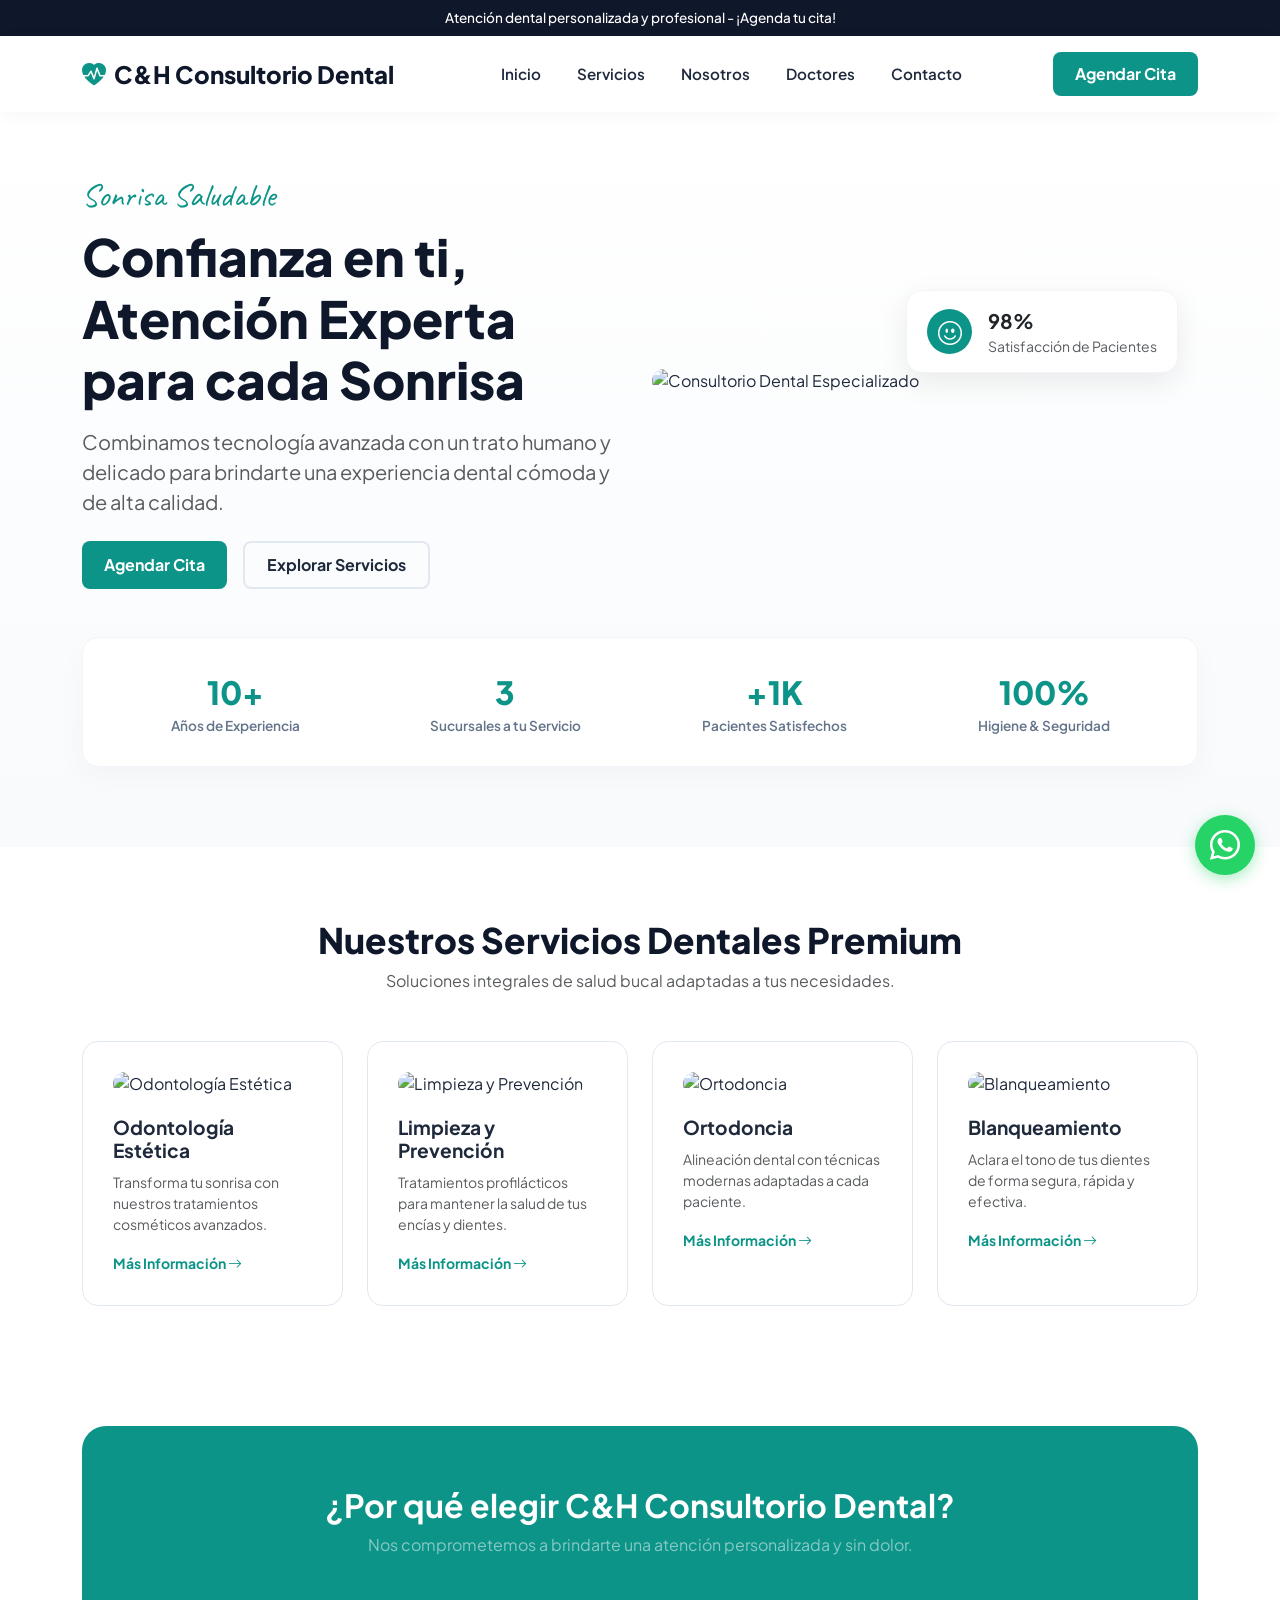
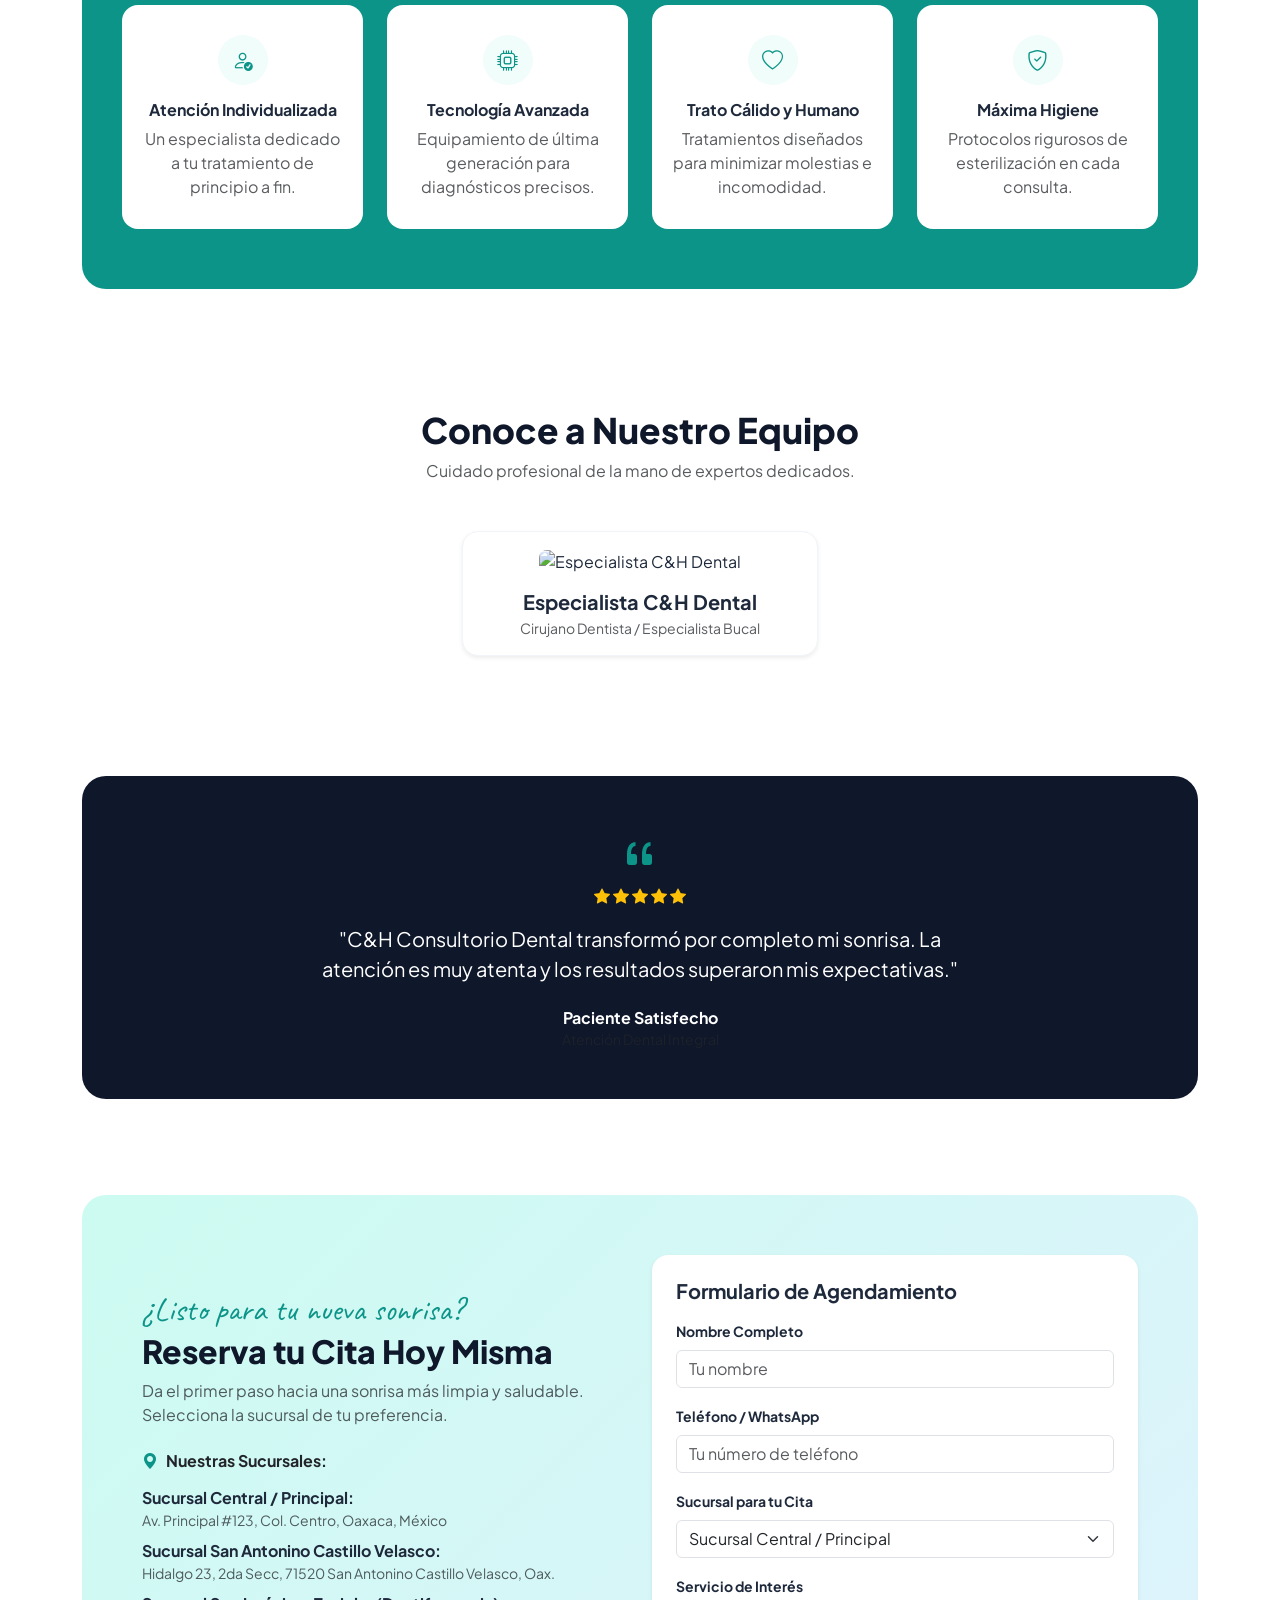
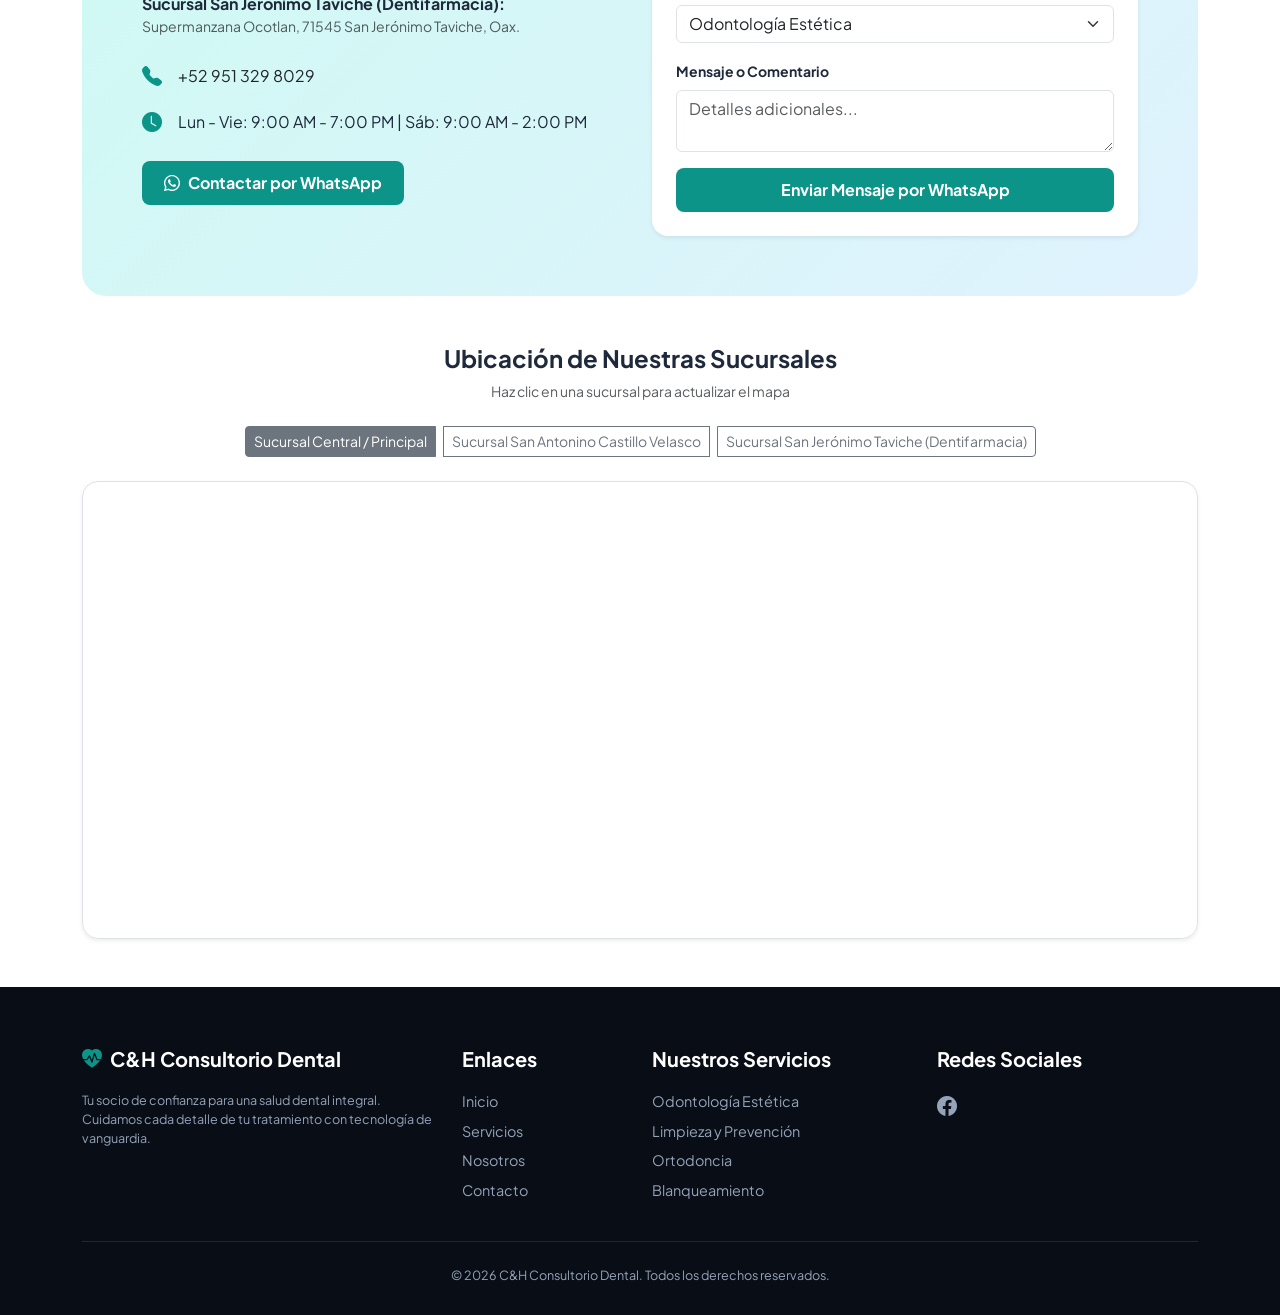
==== commit 57e03d4c: "Se agregan las demás sucursales" ====
--- a/index.html
+++ b/index.html
@@ -287,7 +287,6 @@
       </section>
 
       <!-- CONTACT & APPOINTMENT FORM -->
-      <!-- CONTACT & MAP SECTION -->
       <section id="contacto" class="py-5">
         <div class="container">
           <div class="cta-box mb-5">
@@ -300,16 +299,20 @@
                 <h2 class="hero-title fs-2 my-2">Reserva tu Cita Hoy Misma</h2>
                 <p class="text-muted mb-4">
                   Da el primer paso hacia una sonrisa más limpia y saludable.
+                  Selecciona la sucursal de tu preferencia.
                 </p>
 
-                <div class="d-flex align-items-center gap-3 mb-3">
-                  <i
-                    class="bi bi-geo-alt-fill fs-5"
-                    style="color: var(--primary-color)"
-                  ></i>
-                  <span class="data-address"
-                    >Av. Principal #123, Col. Centro, Oaxaca, México</span
-                  >
+                <div class="mb-4">
+                  <h4 class="h6 fw-bold text-dark mb-3">
+                    <i
+                      class="bi bi-geo-alt-fill text-teal me-2"
+                      style="color: var(--primary-color)"
+                    ></i
+                    >Nuestras Sucursales:
+                  </h4>
+                  <div id="locations-list-container">
+                    <!-- Se puebla dinámicamente desde JS -->
+                  </div>
                 </div>
 
                 <div class="d-flex align-items-center gap-3 mb-3">
@@ -374,6 +377,17 @@
                         required
                       />
                     </div>
+
+                    <!-- Campo Sucursal Seleccionable -->
+                    <div class="mb-3">
+                      <label class="form-label small fw-bold"
+                        >Sucursal para tu Cita</label
+                      >
+                      <select class="form-select" id="formLocation" required>
+                        <!-- Poblado dinámicamente desde JS -->
+                      </select>
+                    </div>
+
                     <div class="mb-3">
                       <label class="form-label small fw-bold"
                         >Servicio de Interés</label
@@ -405,17 +419,27 @@
             </div>
           </div>
 
-          <!-- CONTENEDOR DEL MAPA EMBEBIDO -->
+          <!-- CONTENEDOR DEL MAPA EMBEBIDO DINÁMICO -->
           <div class="row">
             <div class="col-12 text-center mb-3">
-              <h3 class="h4 fw-bold">Ubicación del Consultorio</h3>
+              <h3 class="h4 fw-bold">Ubicación de Nuestras Sucursales</h3>
+              <p class="text-muted small">
+                Haz clic en una sucursal para actualizar el mapa
+              </p>
+              <div
+                class="btn-group flex-wrap justify-content-center gap-2 my-2"
+                id="map-tabs-container"
+              >
+                <!-- Botones de mapa generados desde JS -->
+              </div>
             </div>
             <div class="col-12">
               <div
                 class="map-responsive shadow-sm rounded-4 overflow-hidden border"
               >
                 <iframe
-                  src="https://www.google.com/maps/embed?pb=!1m18!1m12!1m3!1d30568.99090602719!2d-96.69767651306348!3d16.720670446465892!2m3!1f0!2f0!3f0!3m2!1i1024!2i768!4f13.1!3m3!1m2!1s0x85c743468b75df0f%3A0xcf3cd33842a30382!2sC%26H%20Dental!5e0!3m2!1ses!2smx!4v1785601450307!5m2!1ses!2smx"
+                  id="interactiveMap"
+                  src=""
                   width="100%"
                   height="450"
                   style="border: 0"
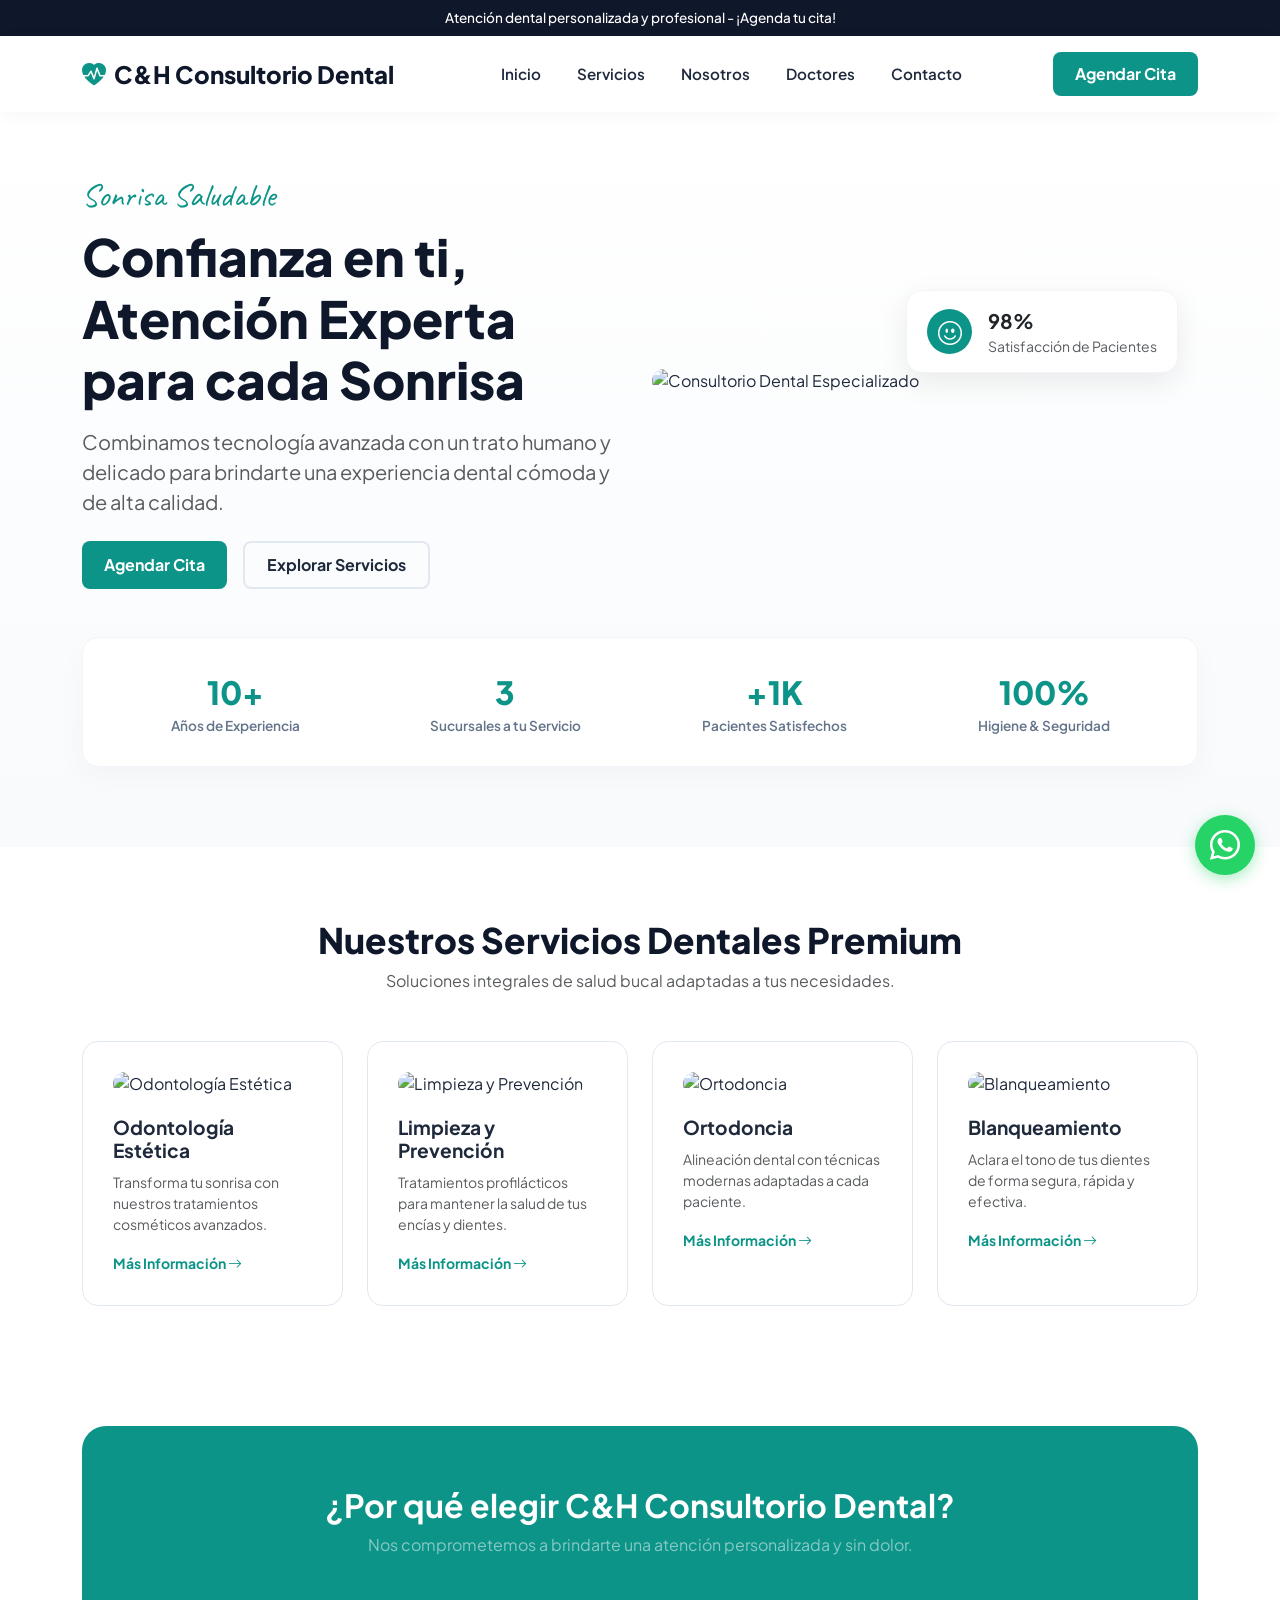
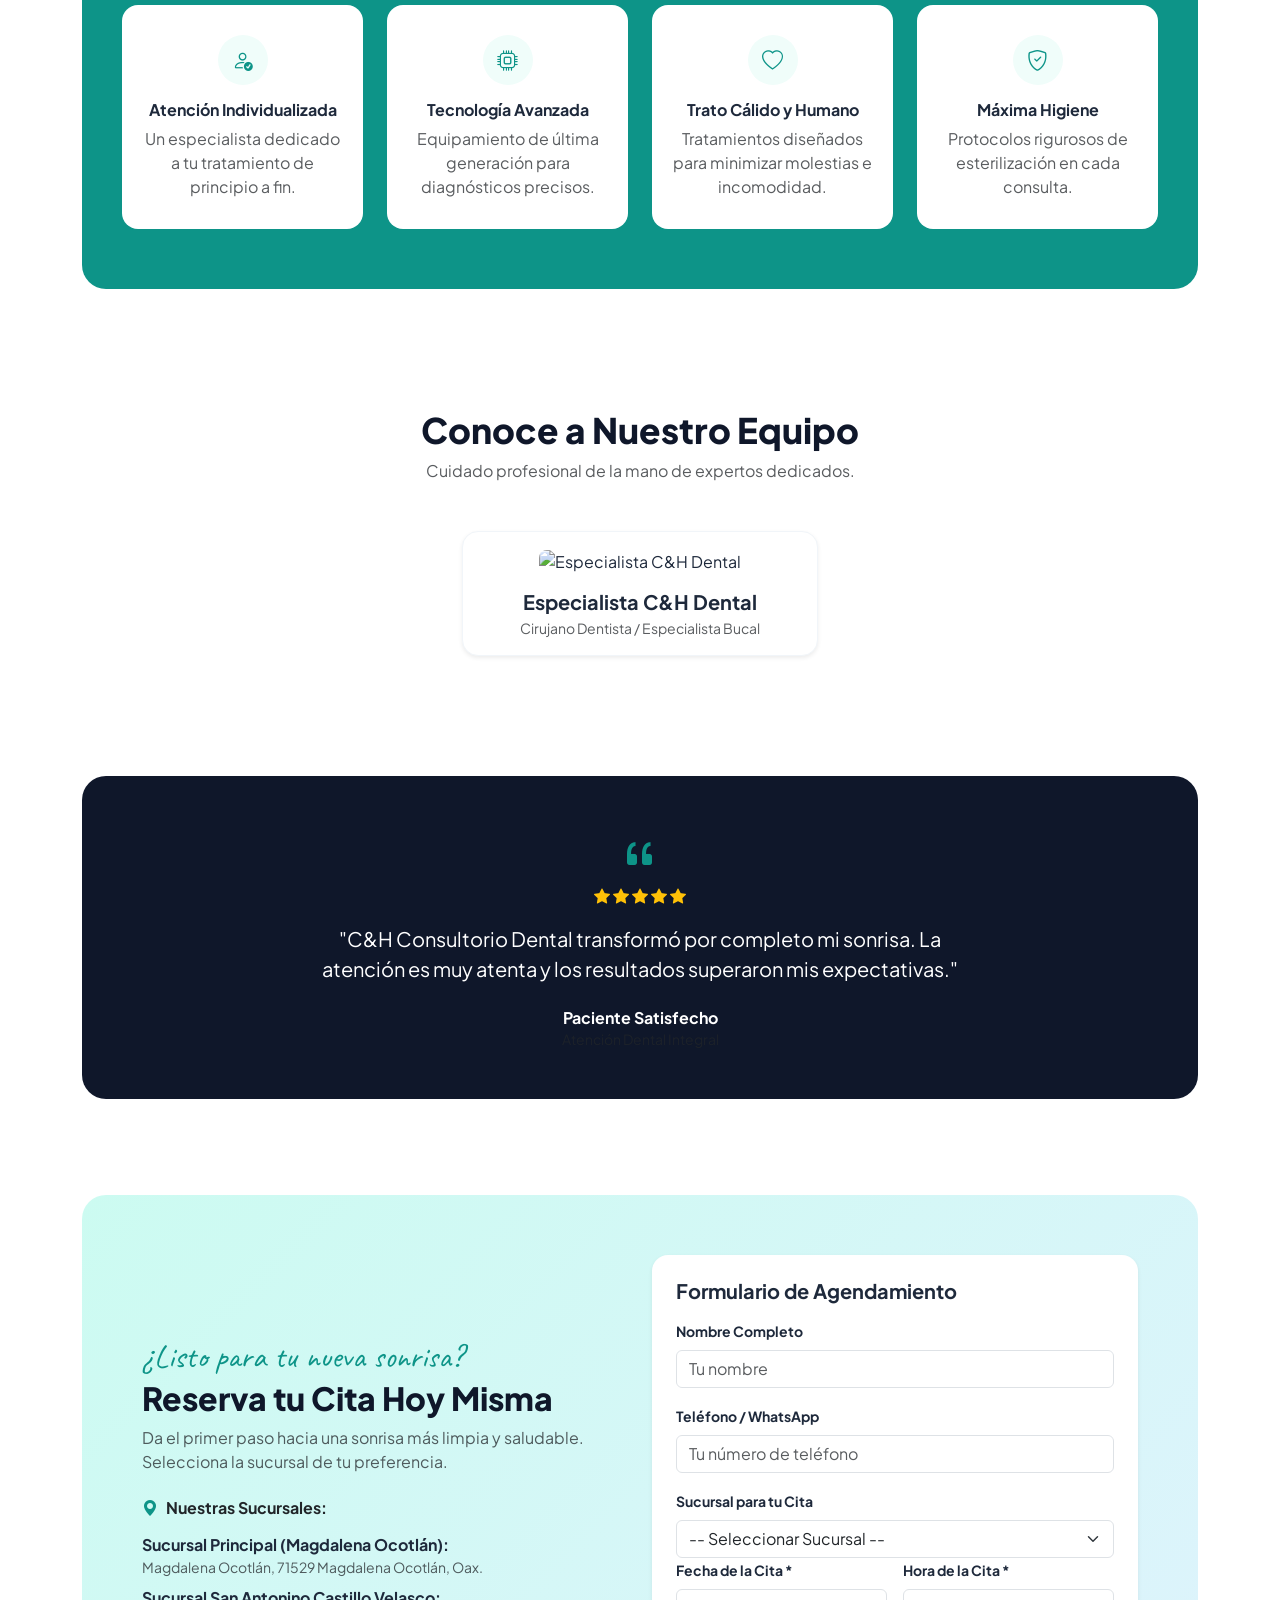
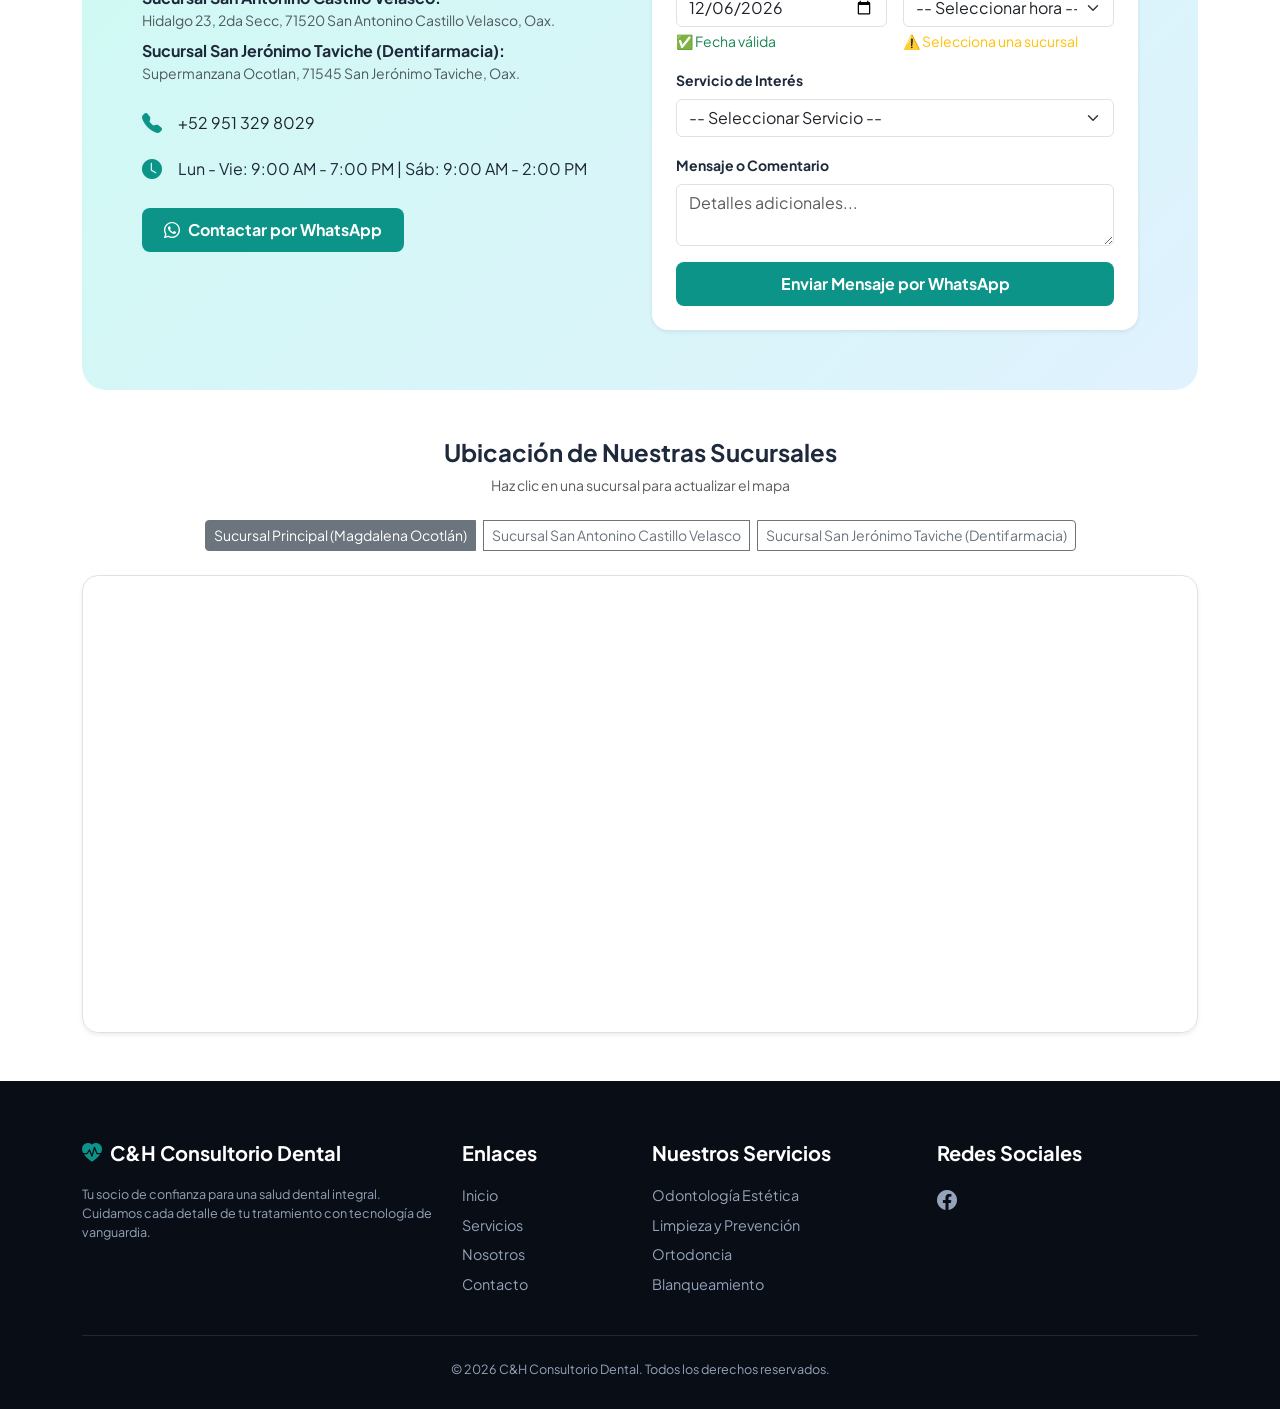
==== commit 908f6081: "Se implementa el agendar citas" ====
--- a/index.html
+++ b/index.html
@@ -551,13 +551,16 @@
       </button>
     </div>
 
-    <!-- Bootstrap 5 JS Bundle CDN -->
+<!-- Bootstrap 5 JS Bundle CDN -->
     <script src="https://cdn.jsdelivr.net/npm/bootstrap@5.3.2/dist/js/bootstrap.bundle.min.js"></script>
 
-    <!-- Archivo Único de Configuración (VARIABLES CENTRALIZADAS) -->
+    <!-- Configuración Centralizada -->
     <script src="js/config.js"></script>
 
-    <!-- Script de Lógica e Interacción -->
+    <!-- Cliente de API -->
+    <script src="js/api.js"></script>
+
+    <!-- Script Principal con la Lógica -->
     <script src="js/scripts.js"></script>
   </body>
 </html>
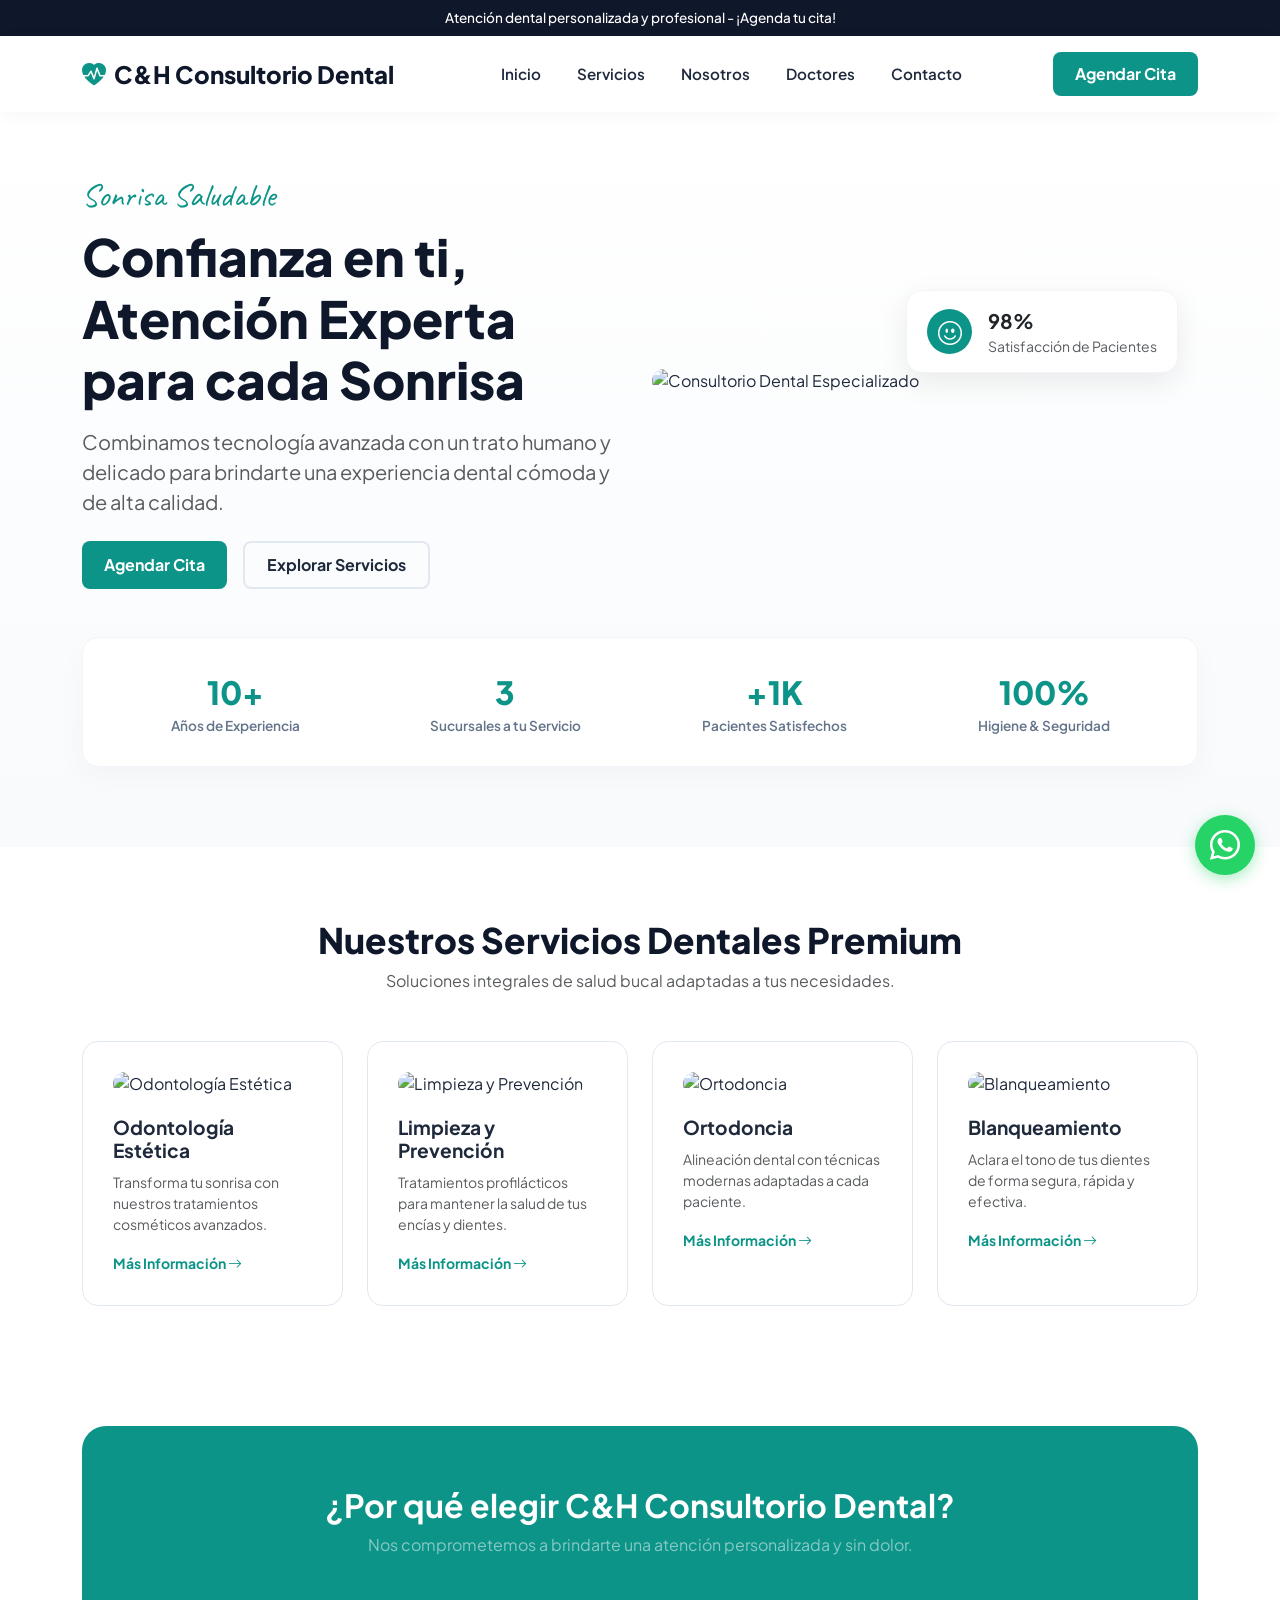
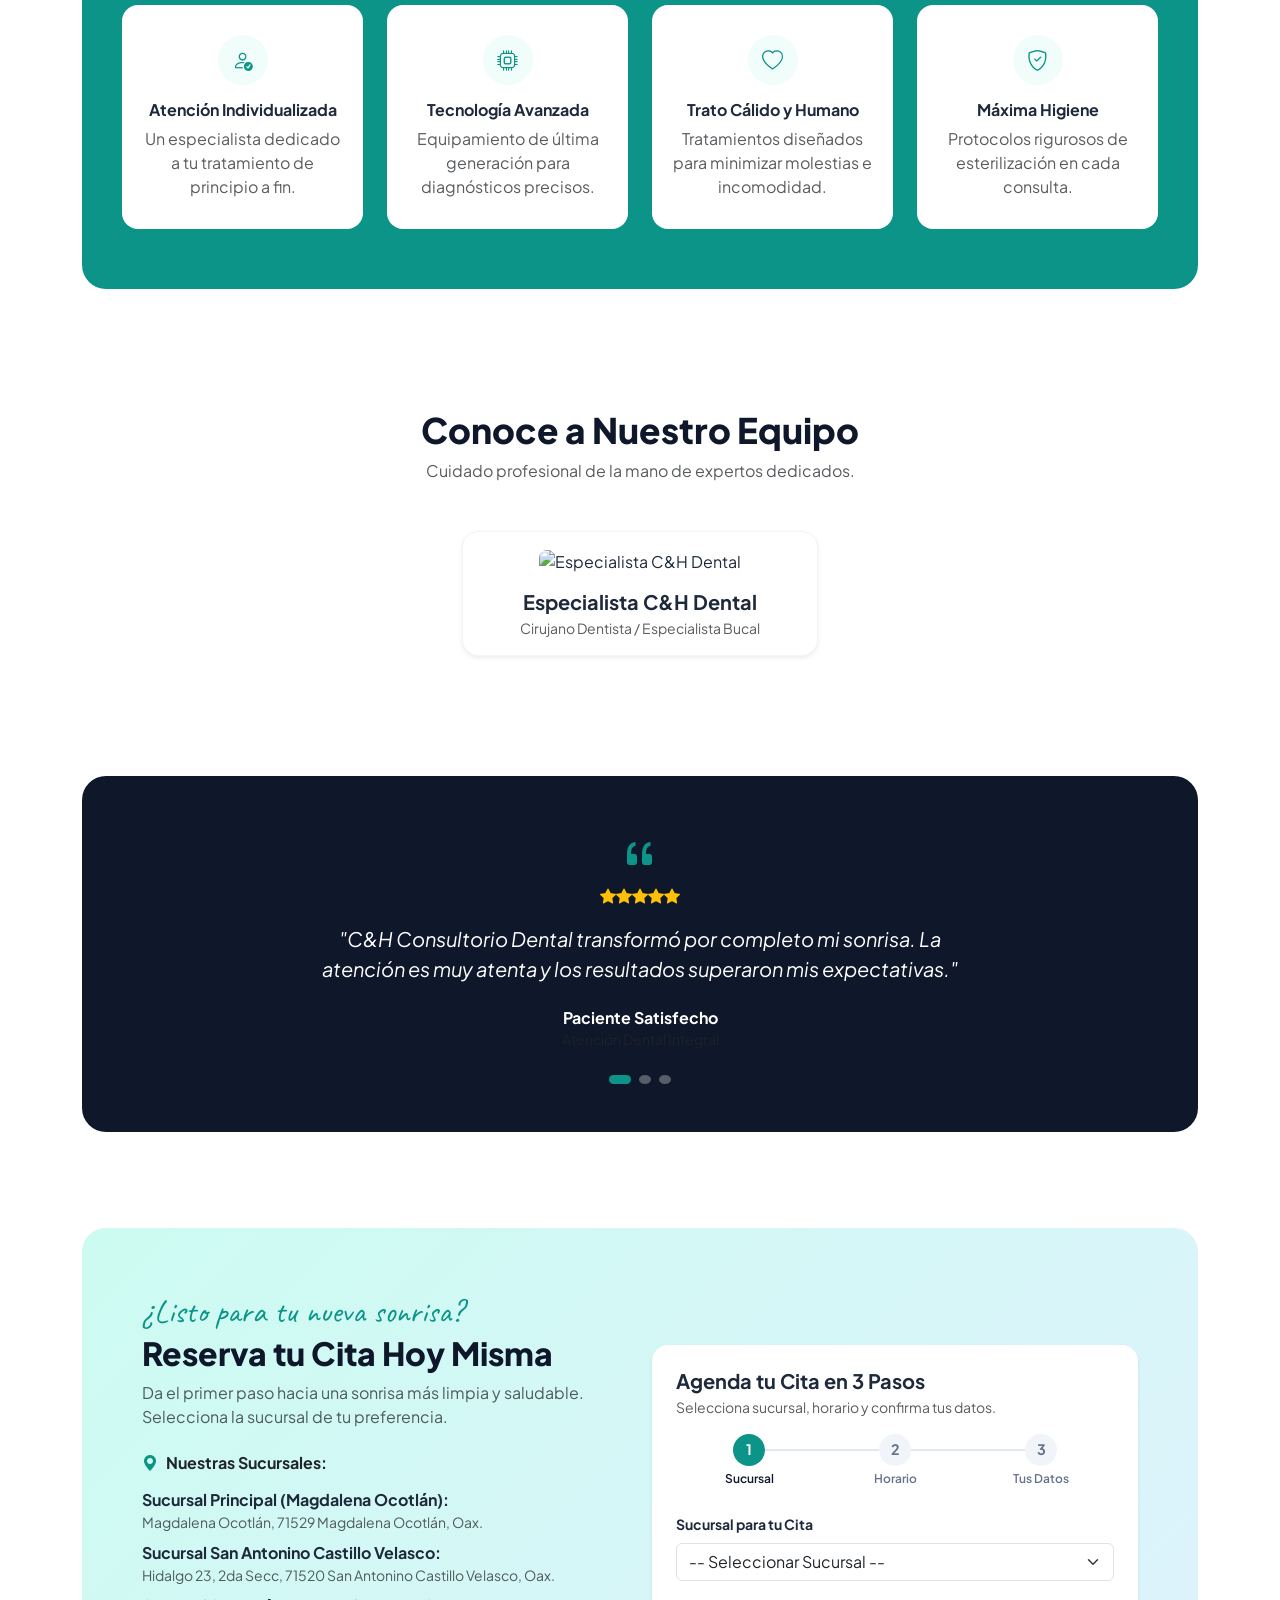
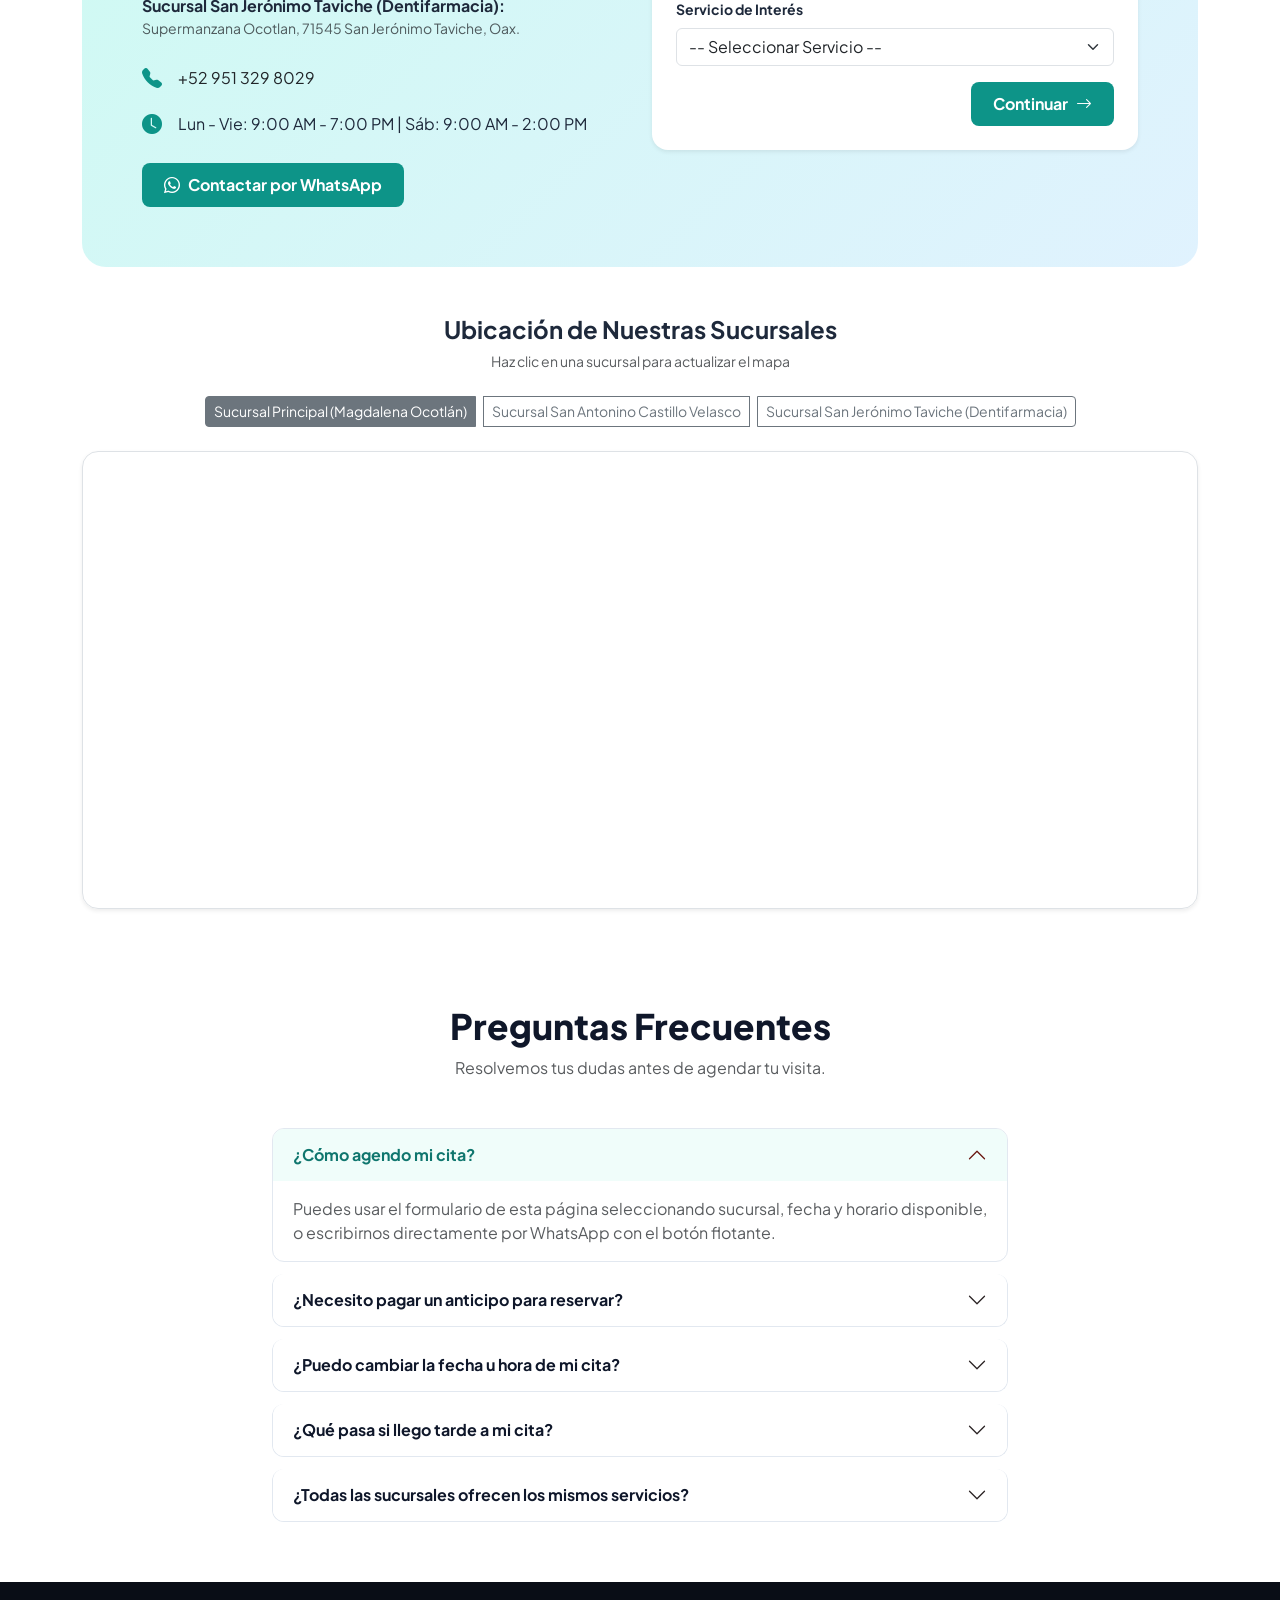
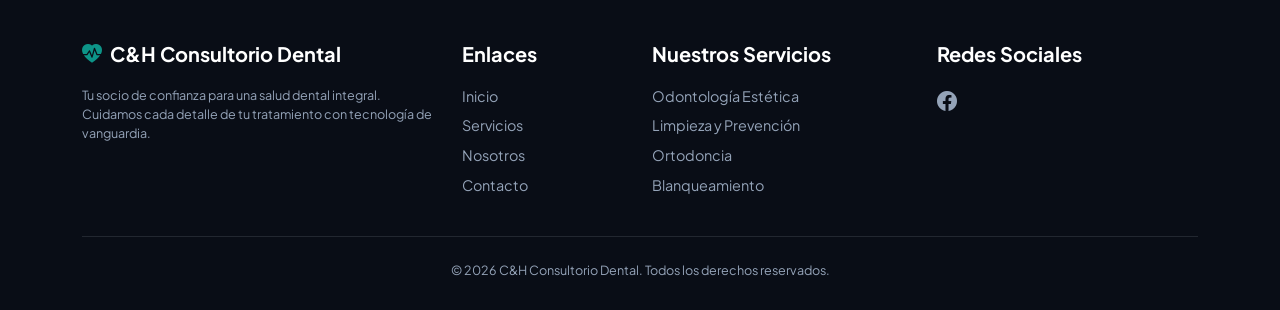
==== commit 6b6d9eb5: "Se implementa nuevo diseño en el formulario" ====
--- a/index.html
+++ b/index.html
@@ -262,24 +262,12 @@
             <i class="bi bi-quote fs-1" style="color: var(--primary-color)"></i>
             <div class="row justify-content-center">
               <div class="col-lg-8">
-                <div class="text-warning mb-3">
-                  <i class="bi bi-star-fill"></i>
-                  <i class="bi bi-star-fill"></i>
-                  <i class="bi bi-star-fill"></i>
-                  <i class="bi bi-star-fill"></i>
-                  <i class="bi bi-star-fill"></i>
-                </div>
-                <p class="fs-5 italic mb-4 data-testimonial-quote">
-                  "MiCare+ transformó por completo mi sonrisa y mi confianza. El
-                  equipo médico es increíblemente atento y los resultados
-                  superaron mis expectativas."
-                </p>
-                <h4 class="h6 fw-bold mb-0 data-testimonial-author">
-                  Jessica Miller
-                </h4>
-                <small class="text-muted data-testimonial-role"
-                  >Paciente satisfecha</small
-                >
+                <div id="testimonials-container">
+                  <!-- Generado dinámicamente desde JS -->
+                </div>
+                <div class="testimonial-dots mt-4" id="testimonials-dots">
+                  <!-- Generado dinámicamente desde JS -->
+                </div>
               </div>
             </div>
           </div>
@@ -348,71 +336,183 @@
                 </div>
               </div>
 
-              <!-- Formulario directo -->
+              <!-- Formulario directo (Wizard de 3 pasos) -->
               <div class="col-lg-6">
                 <div class="bg-white p-4 rounded-4 shadow-sm">
-                  <h3 class="h5 fw-bold mb-3">Formulario de Agendamiento</h3>
-                  <form id="appointmentForm">
-                    <div class="mb-3">
-                      <label class="form-label small fw-bold"
-                        >Nombre Completo</label
-                      >
+                  <h3 class="h5 fw-bold mb-1">Agenda tu Cita en 3 Pasos</h3>
+                  <p class="text-muted small mb-3">
+                    Selecciona sucursal, horario y confirma tus datos.
+                  </p>
+
+                  <!-- Indicador de pasos -->
+                  <div class="booking-steps mb-4" id="bookingSteps">
+                    <div class="booking-step active" data-step-indicator="1">
+                      <span class="step-num">1</span>
+                      <span class="step-label">Sucursal</span>
+                    </div>
+                    <div class="booking-step" data-step-indicator="2">
+                      <span class="step-num">2</span>
+                      <span class="step-label">Horario</span>
+                    </div>
+                    <div class="booking-step" data-step-indicator="3">
+                      <span class="step-num">3</span>
+                      <span class="step-label">Tus Datos</span>
+                    </div>
+                  </div>
+
+                  <form id="appointmentForm" novalidate>
+                    <!-- Campo trampa anti-spam (honeypot): invisible para personas, visible para bots -->
+                    <div class="hp-field" aria-hidden="true">
+                      <label for="formWebsite">Deja este campo vacío</label>
                       <input
                         type="text"
-                        class="form-control"
-                        id="formName"
-                        placeholder="Tu nombre"
-                        required
+                        id="formWebsite"
+                        name="website"
+                        tabindex="-1"
+                        autocomplete="off"
                       />
                     </div>
-                    <div class="mb-3">
-                      <label class="form-label small fw-bold"
-                        >Teléfono / WhatsApp</label
+
+                    <!-- PASO 1: Sucursal y Servicio -->
+                    <div class="booking-panel" data-panel="1">
+                      <div class="mb-3">
+                        <label class="form-label small fw-bold"
+                          >Sucursal para tu Cita</label
+                        >
+                        <select class="form-select" id="formLocation" required>
+                          <!-- Poblado dinámicamente desde JS -->
+                        </select>
+                      </div>
+                      <div class="mb-3">
+                        <label class="form-label small fw-bold"
+                          >Servicio de Interés</label
+                        >
+                        <select class="form-select" id="formService" required>
+                          <!-- Poblado dinámicamente desde JS -->
+                        </select>
+                      </div>
+                      <div class="d-flex justify-content-end">
+                        <button
+                          type="button"
+                          class="btn btn-custom-primary"
+                          data-next="2"
+                        >
+                          Continuar <i class="bi bi-arrow-right"></i>
+                        </button>
+                      </div>
+                    </div>
+
+                    <!-- PASO 2: Fecha y Hora -->
+                    <div class="booking-panel d-none" data-panel="2">
+                      <div class="mb-3">
+                        <label class="form-label small fw-bold"
+                          >Fecha de la Cita</label
+                        >
+                        <input
+                          type="date"
+                          class="form-control"
+                          id="formDate"
+                          required
+                        />
+                        <div id="dateValidationMsg" class="small mt-1"></div>
+                      </div>
+                      <div class="mb-3">
+                        <label class="form-label small fw-bold"
+                          >Horario Disponible</label
+                        >
+                        <div id="timeSlotGrid" class="time-slot-grid">
+                          <!-- Poblado dinámicamente desde JS -->
+                        </div>
+                        <input type="hidden" id="formTime" required />
+                        <div id="availabilityMessage" class="small mt-2"></div>
+                      </div>
+                      <div class="d-flex justify-content-between">
+                        <button
+                          type="button"
+                          class="btn btn-custom-outline"
+                          data-prev="1"
+                        >
+                          <i class="bi bi-arrow-left"></i> Atrás
+                        </button>
+                        <button
+                          type="button"
+                          class="btn btn-custom-primary"
+                          data-next="3"
+                        >
+                          Continuar <i class="bi bi-arrow-right"></i>
+                        </button>
+                      </div>
+                    </div>
+
+                    <!-- PASO 3: Datos personales y confirmación -->
+                    <div class="booking-panel d-none" data-panel="3">
+                      <div class="mb-3">
+                        <label class="form-label small fw-bold"
+                          >Nombre Completo</label
+                        >
+                        <input
+                          type="text"
+                          class="form-control"
+                          id="formName"
+                          placeholder="Tu nombre"
+                          required
+                        />
+                      </div>
+                      <div class="mb-3">
+                        <label class="form-label small fw-bold"
+                          >Teléfono / WhatsApp</label
+                        >
+                        <input
+                          type="tel"
+                          class="form-control"
+                          id="formPhone"
+                          placeholder="10 dígitos, ej. 9511234567"
+                          required
+                        />
+                        <div id="phoneValidationMsg" class="small mt-1"></div>
+                      </div>
+                      <div class="mb-3">
+                        <label class="form-label small fw-bold"
+                          >Mensaje o Comentario (opcional)</label
+                        >
+                        <textarea
+                          class="form-control"
+                          id="formMessage"
+                          rows="2"
+                          placeholder="Detalles adicionales..."
+                        ></textarea>
+                      </div>
+
+                      <!-- Resumen de la cita -->
+                      <div class="booking-summary mb-3" id="bookingSummary">
+                        <!-- Poblado dinámicamente desde JS -->
+                      </div>
+
+                      <div
+                        class="d-flex justify-content-between align-items-center flex-wrap gap-2"
                       >
-                      <input
-                        type="tel"
-                        class="form-control"
-                        id="formPhone"
-                        placeholder="Tu número de teléfono"
-                        required
-                      />
-                    </div>
-
-                    <!-- Campo Sucursal Seleccionable -->
-                    <div class="mb-3">
-                      <label class="form-label small fw-bold"
-                        >Sucursal para tu Cita</label
-                      >
-                      <select class="form-select" id="formLocation" required>
-                        <!-- Poblado dinámicamente desde JS -->
-                      </select>
-                    </div>
-
-                    <div class="mb-3">
-                      <label class="form-label small fw-bold"
-                        >Servicio de Interés</label
-                      >
-                      <select class="form-select" id="formService" required>
-                        <!-- Poblado dinámicamente desde JS -->
-                      </select>
-                    </div>
-                    <div class="mb-3">
-                      <label class="form-label small fw-bold"
-                        >Mensaje o Comentario</label
-                      >
-                      <textarea
-                        class="form-control"
-                        id="formMessage"
-                        rows="2"
-                        placeholder="Detalles adicionales..."
-                      ></textarea>
-                    </div>
-                    <button
-                      type="submit"
-                      class="btn btn-custom-primary w-100 justify-content-center"
-                    >
-                      Enviar Mensaje por WhatsApp
-                    </button>
+                        <button
+                          type="button"
+                          class="btn btn-custom-outline"
+                          data-prev="2"
+                        >
+                          <i class="bi bi-arrow-left"></i> Atrás
+                        </button>
+                        <button
+                          type="submit"
+                          id="submitBtn"
+                          class="btn btn-custom-primary d-flex justify-content-center align-items-center gap-2"
+                        >
+                          <span
+                            id="submitSpinner"
+                            class="spinner-border spinner-border-sm d-none"
+                            role="status"
+                            aria-hidden="true"
+                          ></span>
+                          <span id="submitText">Confirmar Cita</span>
+                        </button>
+                      </div>
+                    </div>
                   </form>
                 </div>
               </div>
@@ -447,6 +547,25 @@
                   loading="lazy"
                   referrerpolicy="strict-origin-when-cross-origin"
                 ></iframe>
+              </div>
+            </div>
+          </div>
+        </div>
+      </section>
+
+      <!-- FAQ SECTION -->
+      <section class="py-5" id="faq">
+        <div class="container">
+          <div class="text-center mb-5">
+            <h2 class="section-title">Preguntas Frecuentes</h2>
+            <p class="text-muted">
+              Resolvemos tus dudas antes de agendar tu visita.
+            </p>
+          </div>
+          <div class="row justify-content-center">
+            <div class="col-lg-8">
+              <div class="accordion" id="faqAccordion">
+                <!-- Generado dinámicamente desde JS -->
               </div>
             </div>
           </div>
@@ -551,7 +670,7 @@
       </button>
     </div>
 
-<!-- Bootstrap 5 JS Bundle CDN -->
+    <!-- Bootstrap 5 JS Bundle CDN -->
     <script src="https://cdn.jsdelivr.net/npm/bootstrap@5.3.2/dist/js/bootstrap.bundle.min.js"></script>
 
     <!-- Configuración Centralizada -->
--- a/css/styles.css
+++ b/css/styles.css
@@ -374,3 +374,222 @@
     padding: 12px;
     background: #FFFFFF;
 }
+
+/* ==========================================================================
+   HONEYPOT ANTI-SPAM (invisible para personas, visible para bots)
+   ========================================================================== */
+.hp-field {
+    position: absolute;
+    left: -9999px;
+    width: 1px;
+    height: 1px;
+    overflow: hidden;
+}
+
+/* ==========================================================================
+   WIZARD DE CITAS - INDICADOR DE PASOS
+   ========================================================================== */
+.booking-steps {
+    display: flex;
+    align-items: center;
+    justify-content: space-between;
+}
+
+.booking-step {
+    display: flex;
+    flex-direction: column;
+    align-items: center;
+    gap: 4px;
+    flex: 1;
+    position: relative;
+    color: var(--text-muted);
+}
+
+.booking-step:not(:last-child)::after {
+    content: '';
+    position: absolute;
+    top: 15px;
+    left: 55%;
+    width: 90%;
+    height: 2px;
+    background: #E2E8F0;
+    z-index: 0;
+}
+
+.booking-step.completed:not(:last-child)::after {
+    background: var(--primary-color);
+}
+
+.step-num {
+    width: 32px;
+    height: 32px;
+    border-radius: 50%;
+    background: #F1F5F9;
+    color: var(--text-muted);
+    display: flex;
+    align-items: center;
+    justify-content: center;
+    font-weight: 700;
+    font-size: 0.9rem;
+    position: relative;
+    z-index: 1;
+    transition: all 0.25s ease;
+}
+
+.booking-step.active .step-num {
+    background: var(--primary-color);
+    color: #FFFFFF;
+}
+
+.booking-step.completed .step-num {
+    background: var(--primary-hover);
+    color: #FFFFFF;
+}
+
+.step-label {
+    font-size: 0.75rem;
+    font-weight: 600;
+    text-align: center;
+}
+
+.booking-step.active .step-label {
+    color: var(--secondary-color);
+}
+
+/* ==========================================================================
+   SELECTOR VISUAL DE HORARIOS
+   ========================================================================== */
+.time-slot-grid {
+    min-height: 40px;
+}
+
+.time-slot-group {
+    margin-bottom: 12px;
+}
+
+.time-slot-group-label {
+    display: block;
+    font-size: 0.75rem;
+    font-weight: 700;
+    color: var(--text-muted);
+    text-transform: uppercase;
+    letter-spacing: 0.03em;
+    margin-bottom: 8px;
+}
+
+.time-slot-buttons {
+    display: flex;
+    flex-wrap: wrap;
+    gap: 8px;
+}
+
+.time-slot-btn {
+    border: 2px solid #E2E8F0;
+    background: #FFFFFF;
+    color: var(--text-dark);
+    font-weight: 600;
+    font-size: 0.85rem;
+    padding: 8px 12px;
+    border-radius: 8px;
+    transition: all 0.2s ease;
+    cursor: pointer;
+}
+
+.time-slot-btn:hover {
+    border-color: var(--primary-color);
+    color: var(--primary-color);
+}
+
+.time-slot-btn.active {
+    background: var(--primary-color);
+    border-color: var(--primary-color);
+    color: #FFFFFF;
+}
+
+/* ==========================================================================
+   RESUMEN DE CITA (PASO 3)
+   ========================================================================== */
+.booking-summary {
+    background: var(--accent-bg);
+    border: 1px solid #CCFBF1;
+    border-radius: 12px;
+    padding: 16px;
+}
+
+.booking-summary-title {
+    font-weight: 700;
+    font-size: 0.9rem;
+    color: var(--secondary-color);
+    margin-bottom: 10px;
+}
+
+.booking-summary-list {
+    list-style: none;
+    padding: 0;
+    margin: 0;
+    display: flex;
+    flex-direction: column;
+    gap: 6px;
+    font-size: 0.9rem;
+    color: var(--text-dark);
+}
+
+.booking-summary-list i {
+    color: var(--primary-color);
+    width: 18px;
+}
+
+/* ==========================================================================
+   TESTIMONIOS - PUNTOS DE NAVEGACIÓN
+   ========================================================================== */
+.testimonial-dots {
+    display: flex;
+    justify-content: center;
+    gap: 8px;
+}
+
+.testimonial-dot {
+    width: 9px;
+    height: 9px;
+    border-radius: 50%;
+    border: none;
+    background: rgba(255, 255, 255, 0.3);
+    cursor: pointer;
+    transition: all 0.2s ease;
+}
+
+.testimonial-dot.active {
+    background: var(--primary-color);
+    width: 22px;
+    border-radius: 5px;
+}
+
+/* ==========================================================================
+   FAQ - ACORDEÓN
+   ========================================================================== */
+.faq-item {
+    border: 1px solid #E2E8F0;
+    border-radius: 12px !important;
+    overflow: hidden;
+    margin-bottom: 12px;
+}
+
+.faq-item .accordion-button {
+    font-weight: 700;
+    color: var(--secondary-color);
+    background: #FFFFFF;
+}
+
+.faq-item .accordion-button:not(.collapsed) {
+    background: var(--accent-bg);
+    color: var(--primary-hover);
+    box-shadow: none;
+}
+
+.faq-item .accordion-button:focus {
+    box-shadow: 0 0 0 3px rgba(13, 148, 136, 0.15);
+}
+
+.faq-item .accordion-button::after {
+    filter: hue-rotate(140deg);
+}
